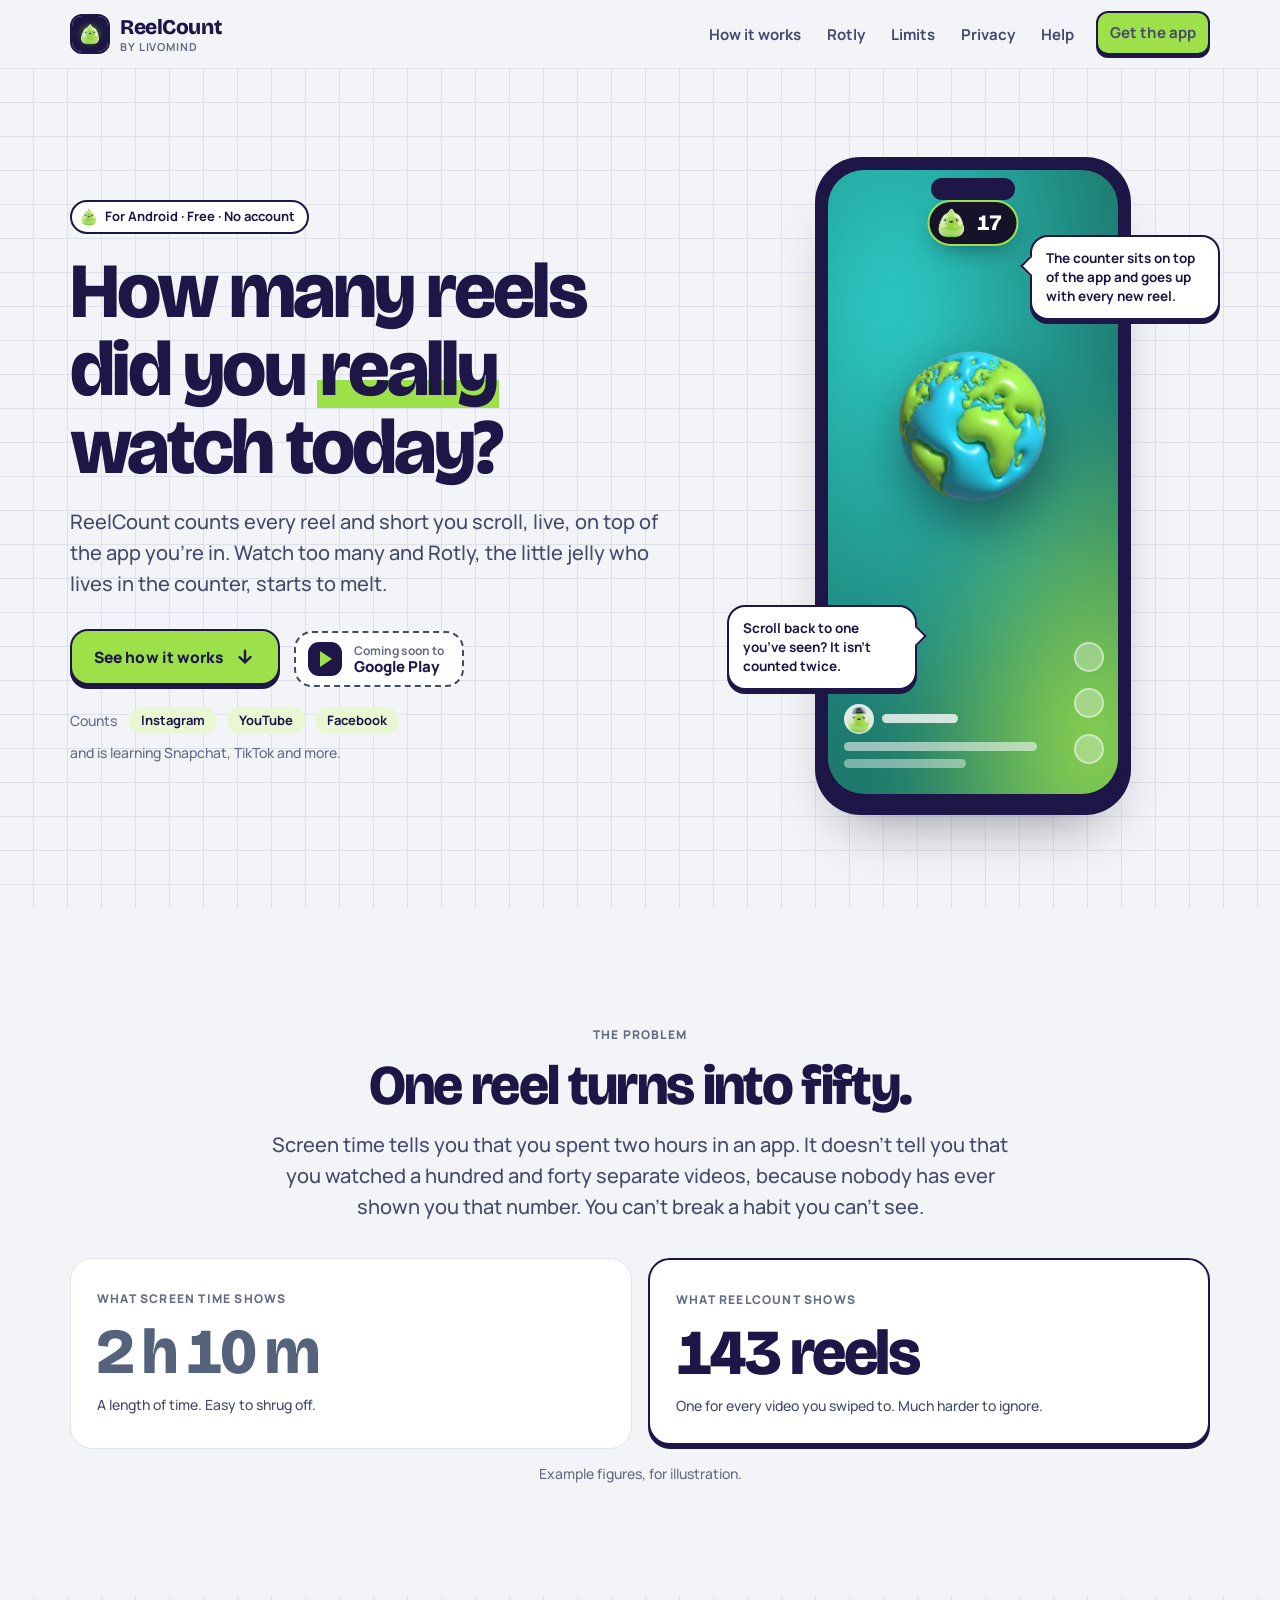
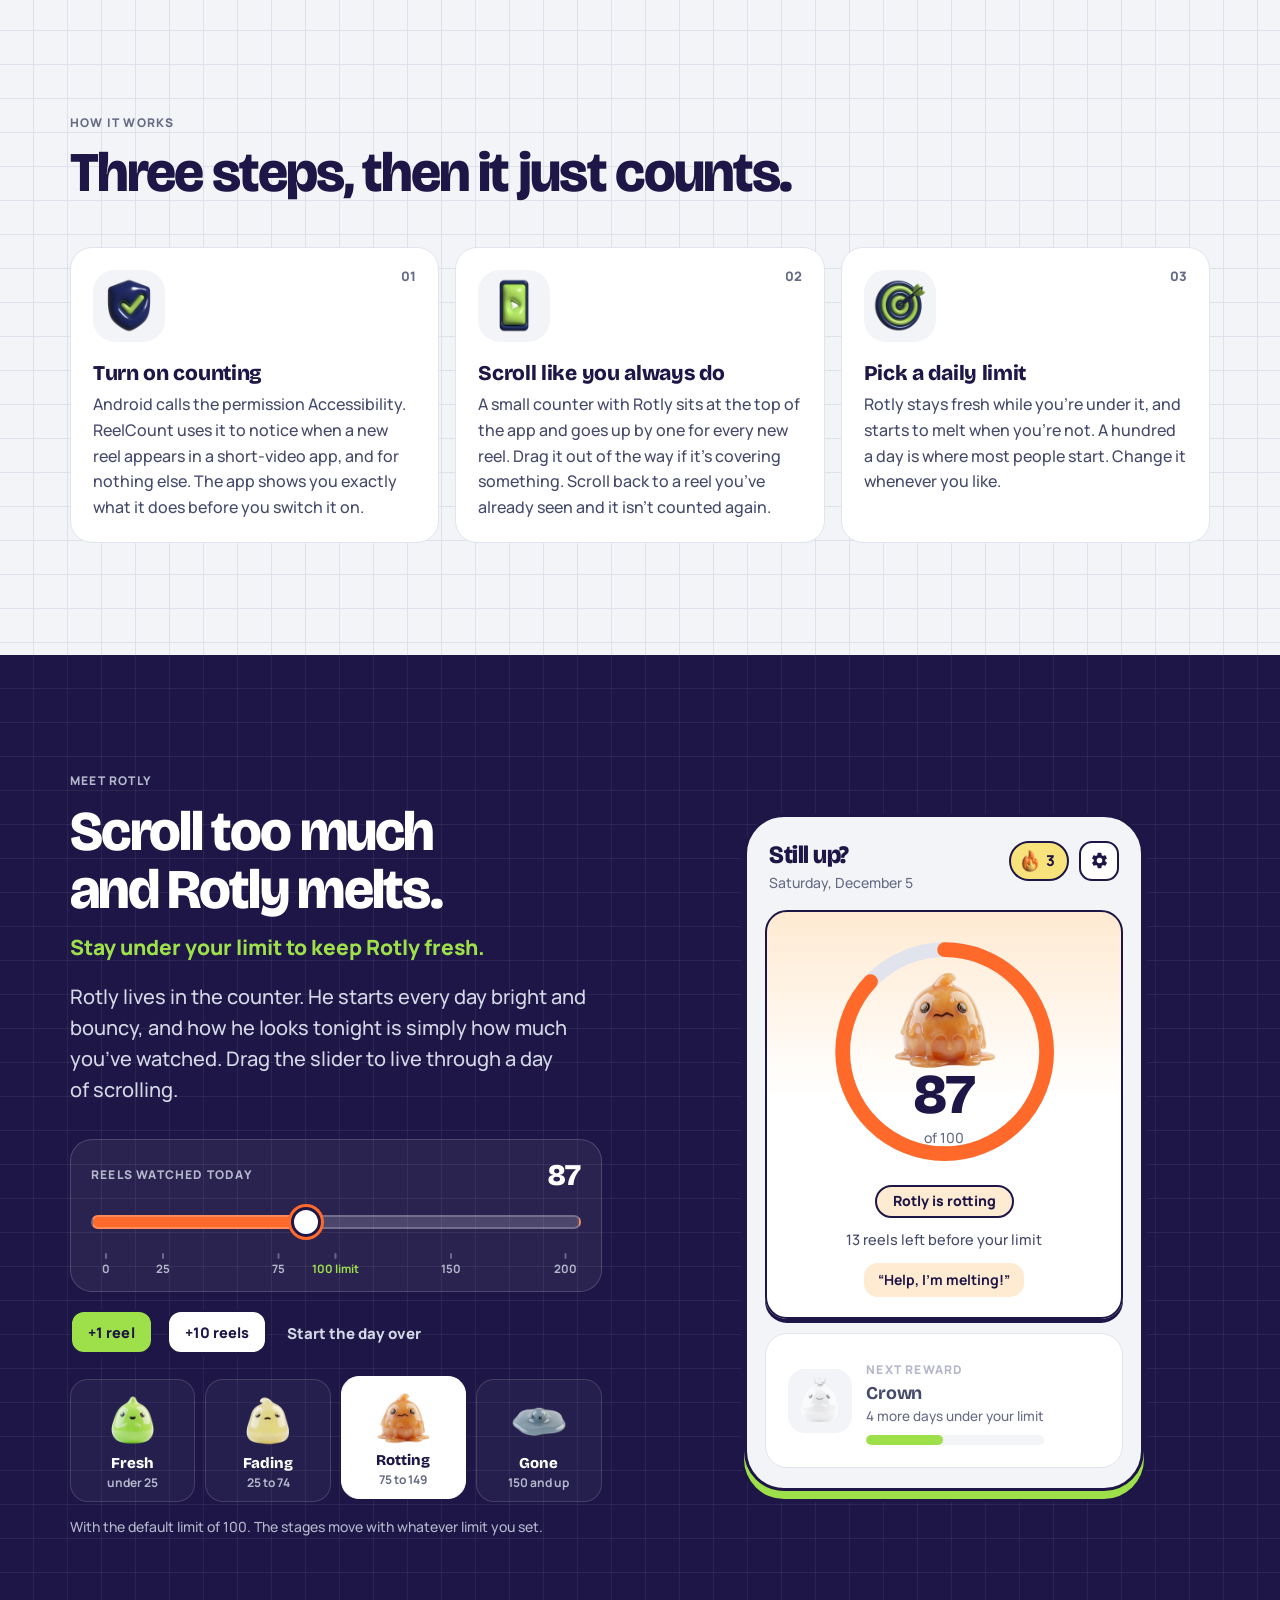
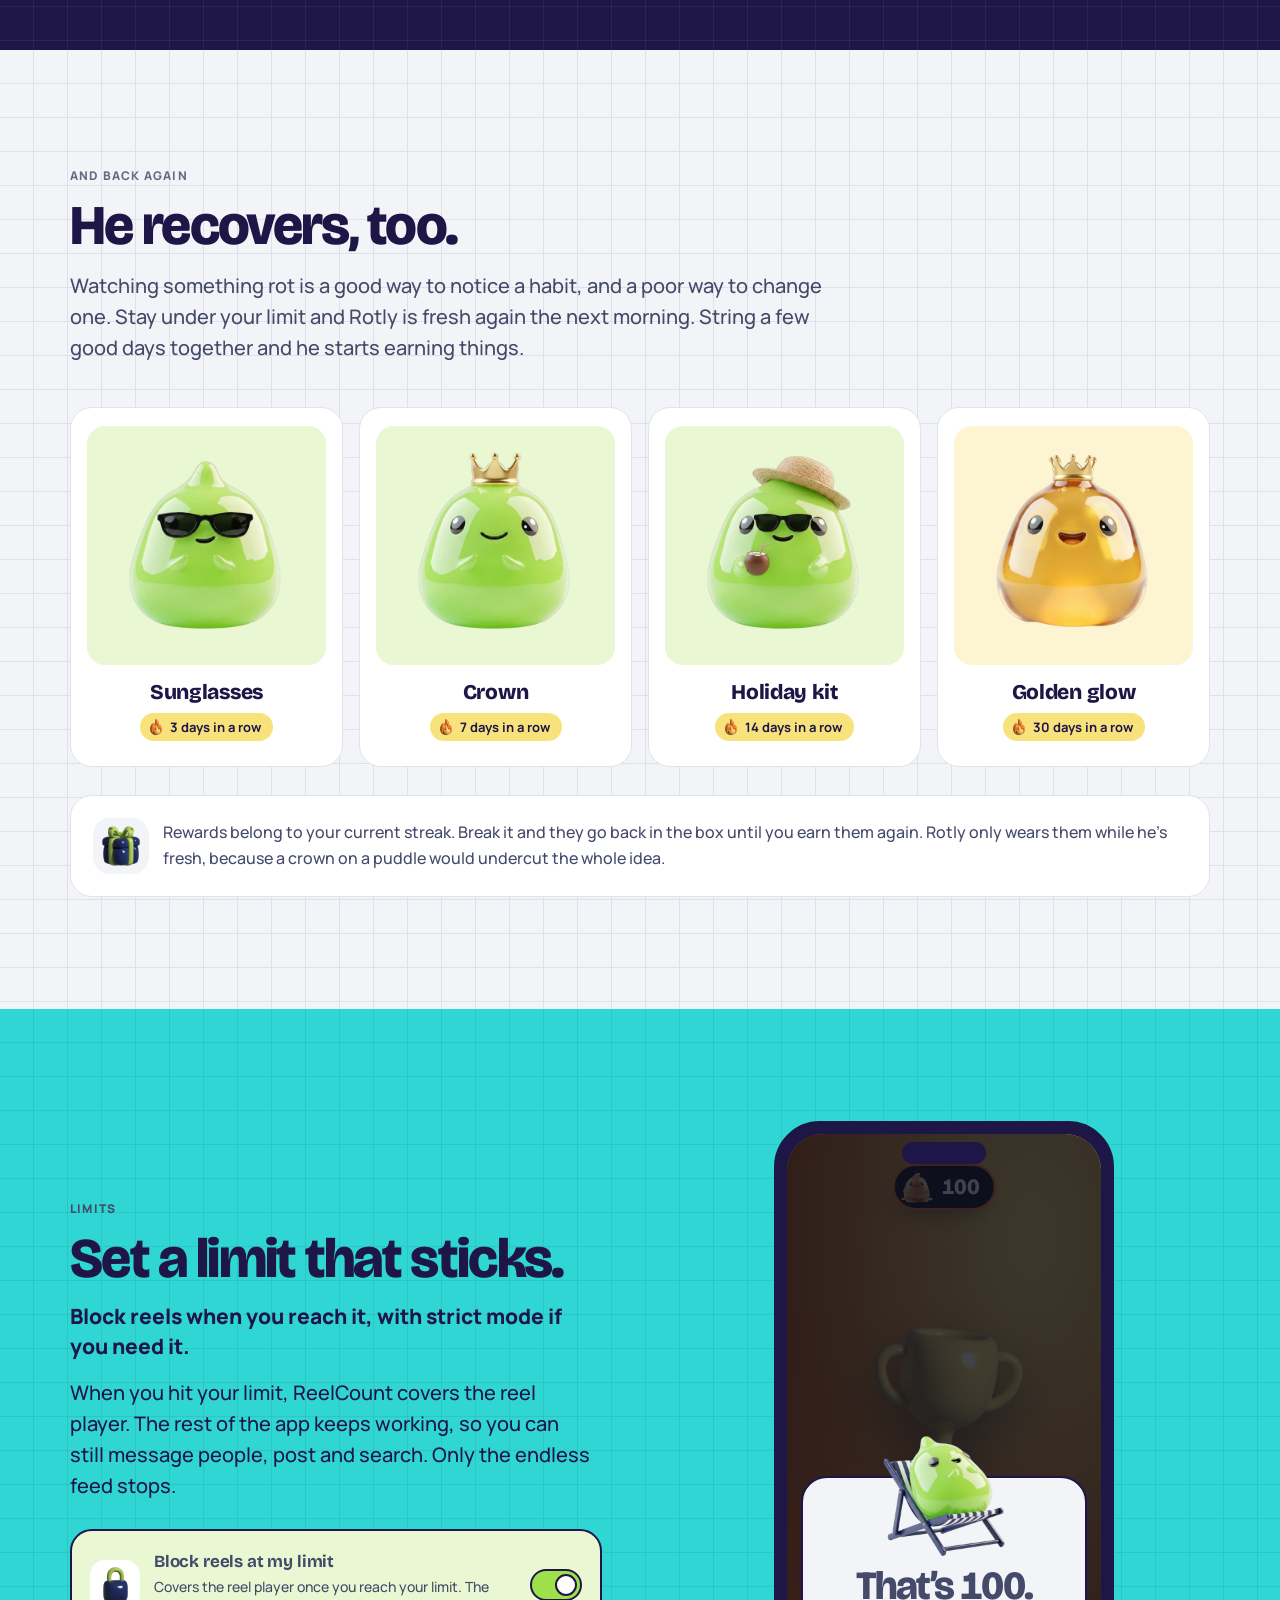
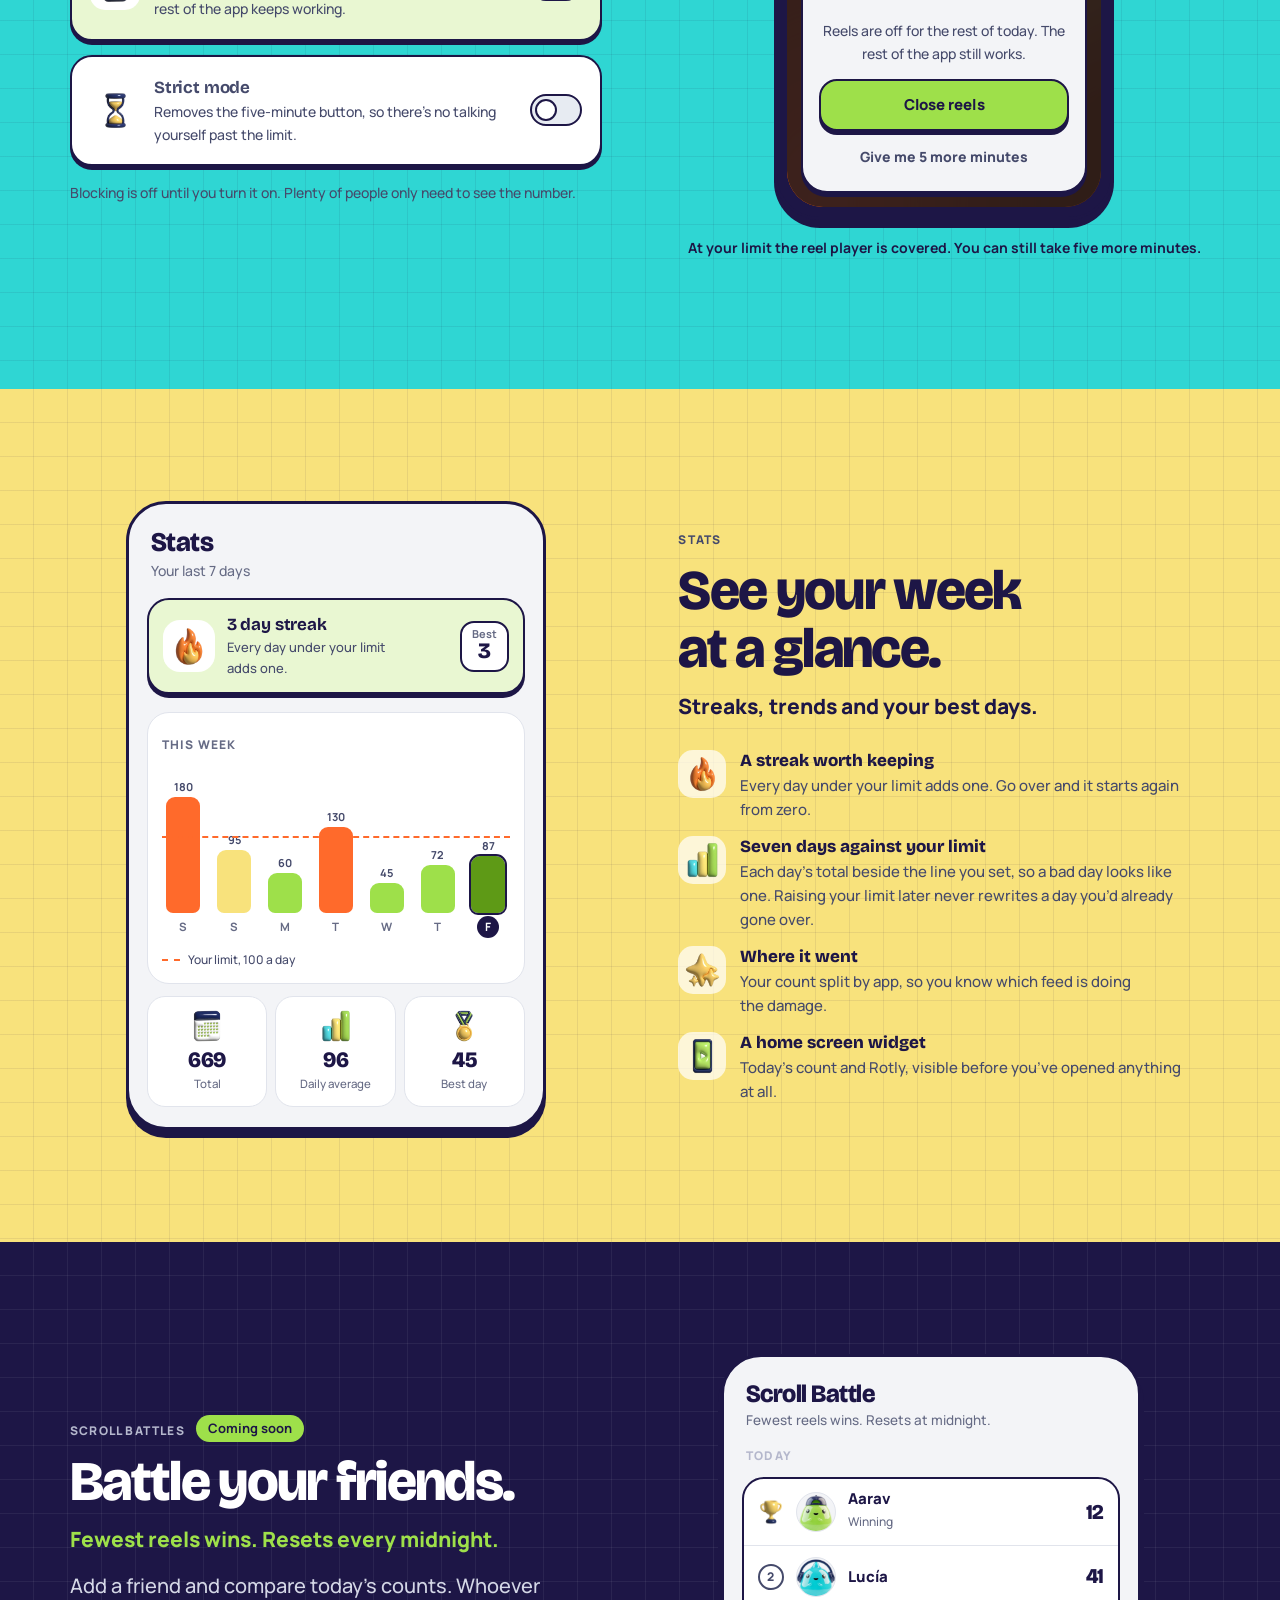
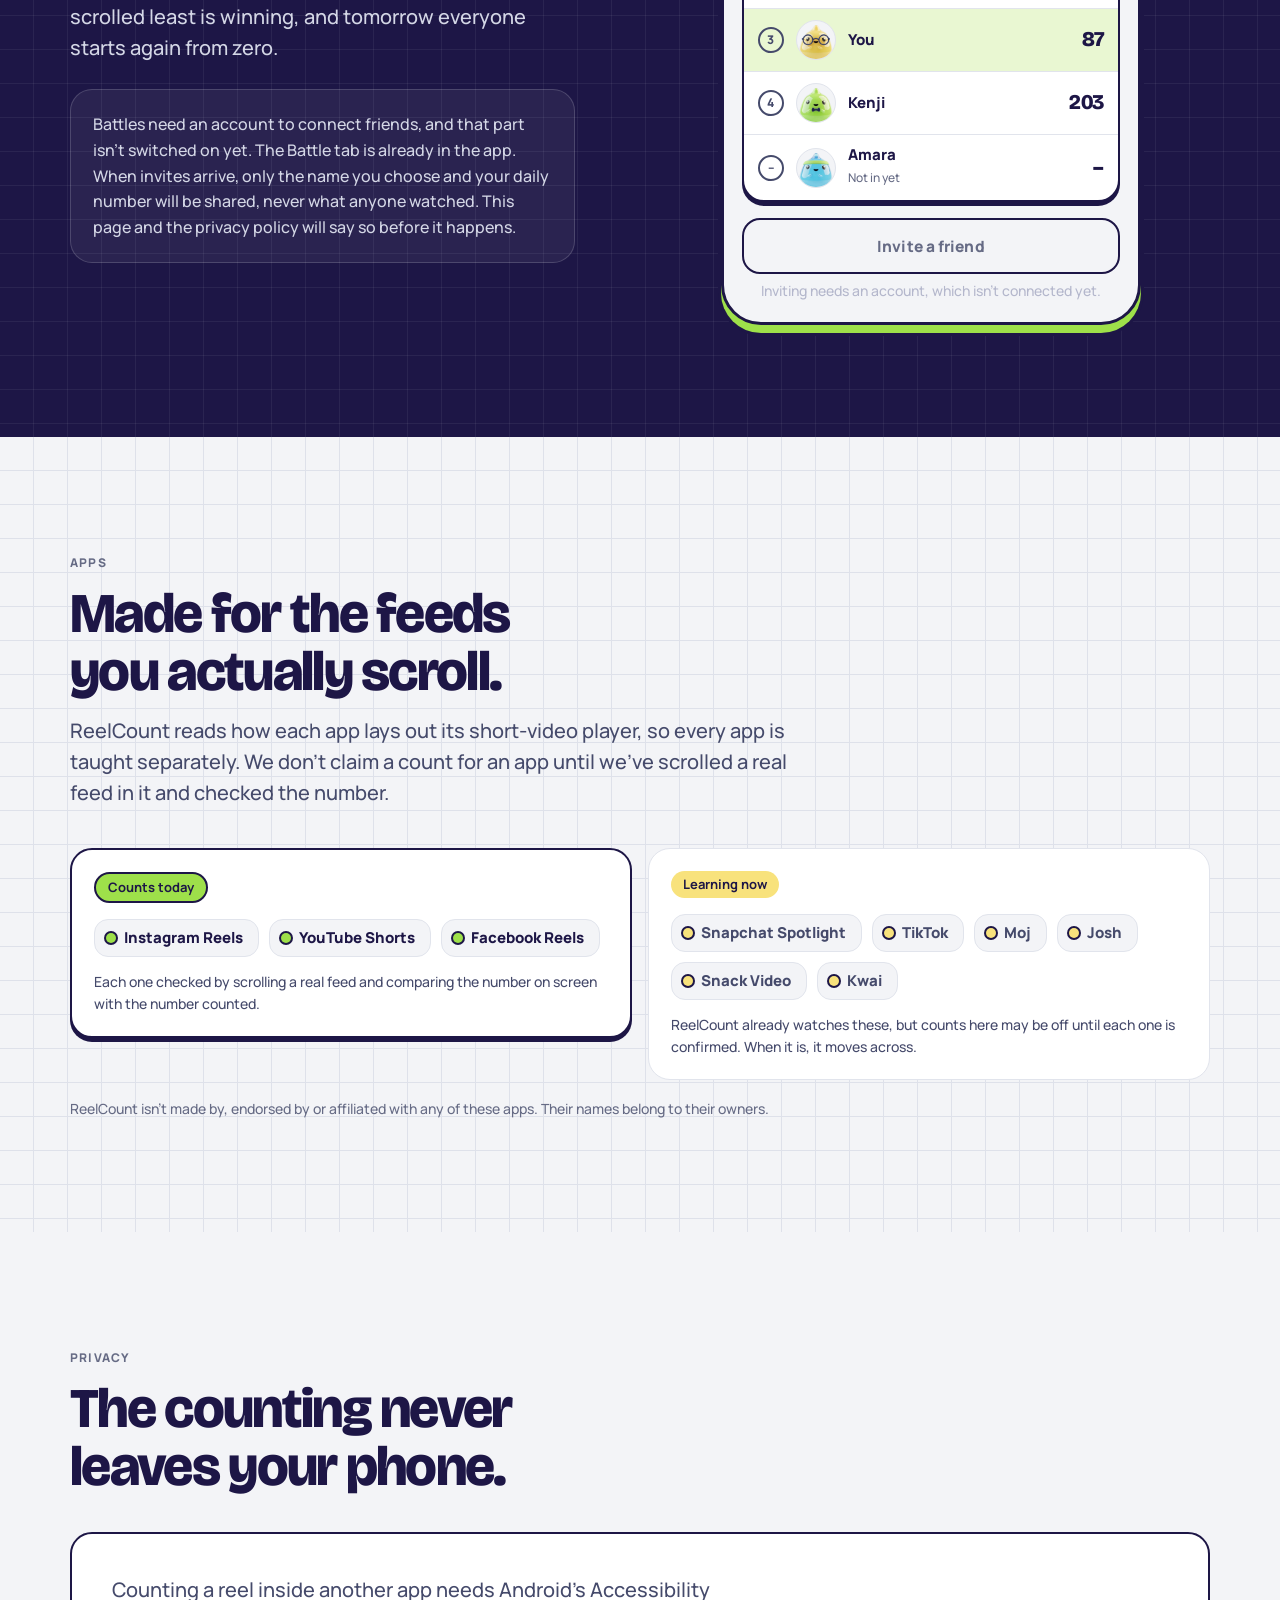
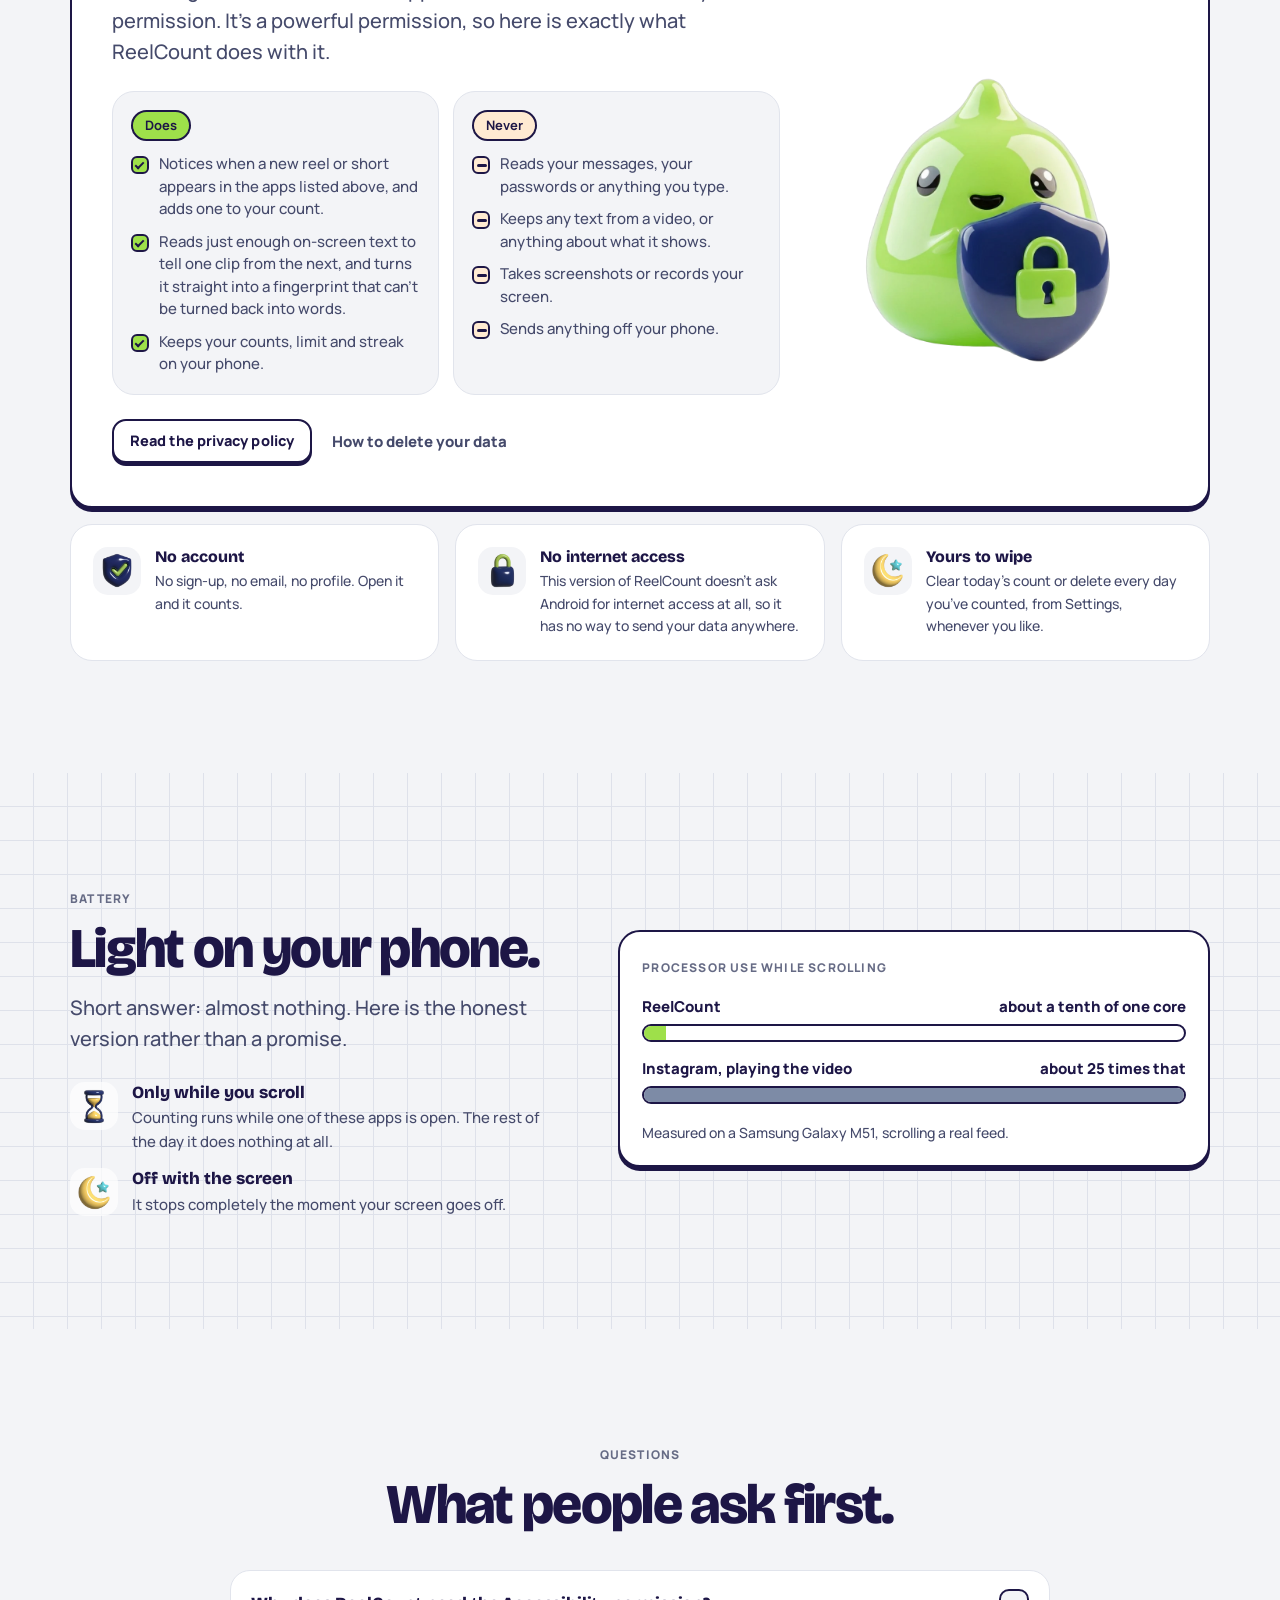
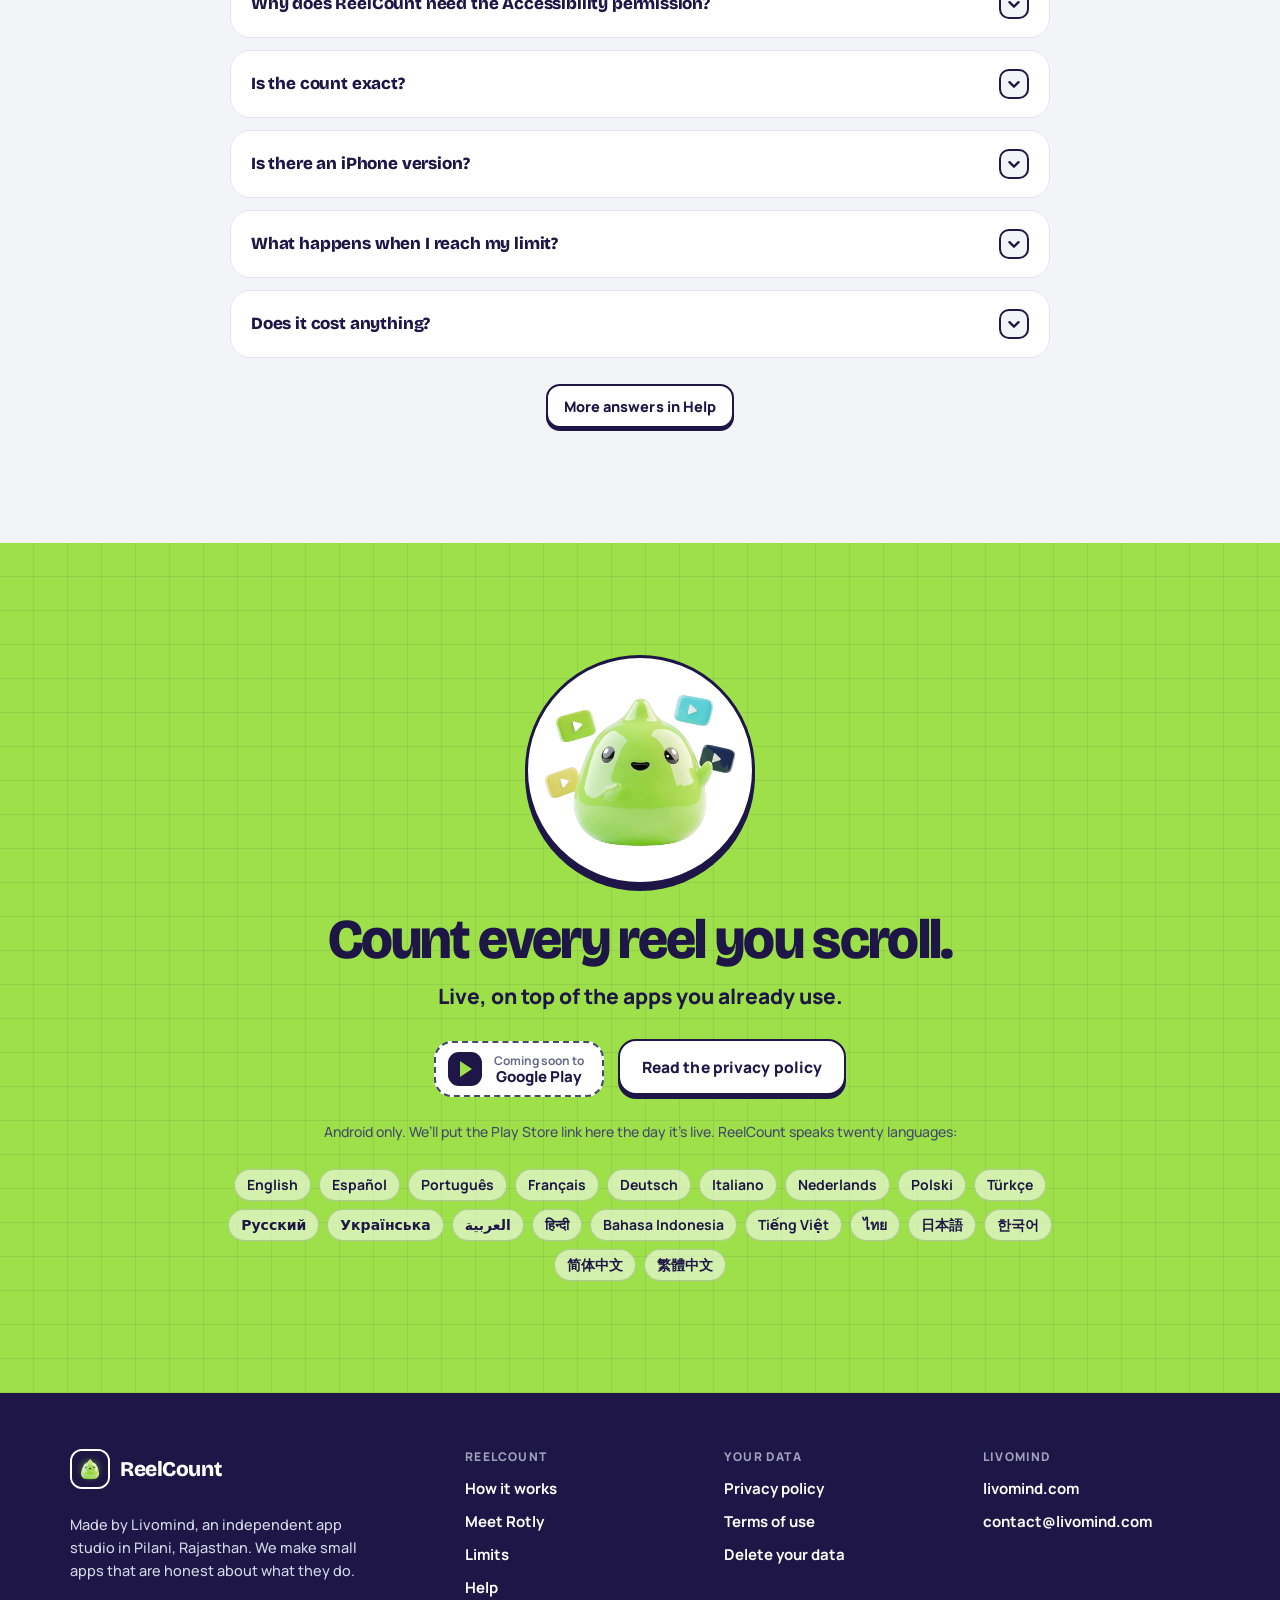
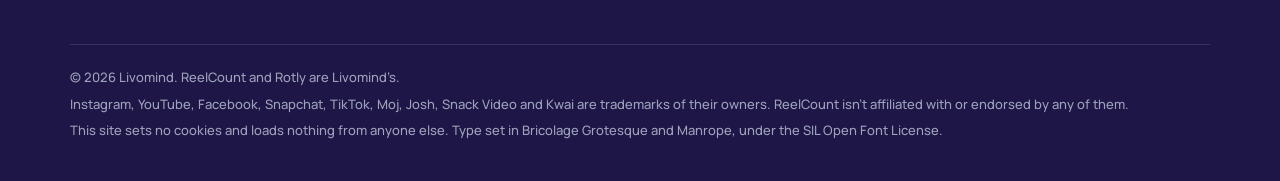
==== index.html @ d0a625f2 "Publish from ReelCount 1187034 plus uncommitted changes Co-Authored-By: Claude Opus 5.5 <noreply@ant" ====
<!doctype html>
<html lang="en-GB" class="no-js">
<head>
<meta charset="utf-8">
<meta name="viewport" content="width=device-width, initial-scale=1, viewport-fit=cover">
<title>ReelCount: see how many reels you really watch</title>
<meta name="description" content="ReelCount counts every reel and short you scroll, live, on top of Instagram, YouTube and Facebook. Watch too many and Rotly starts to melt. Free for Android, no account, and the count never leaves your phone.">
<link rel="canonical" href="https://reelcount.livomind.com/">
<meta name="theme-color" content="#F3F4F7">
<meta property="og:type" content="website">
<meta property="og:site_name" content="ReelCount by Livomind">
<meta property="og:title" content="ReelCount: see how many reels you really watch">
<meta property="og:description" content="A live reel counter on top of the apps you scroll, and a jelly called Rotly who melts as the number climbs.">
<meta property="og:url" content="https://reelcount.livomind.com/">
<meta property="og:image" content="https://reelcount.livomind.com/assets/img/og.jpg">
<meta property="og:image:width" content="1200">
<meta property="og:image:height" content="630">
<meta property="og:image:alt" content="ReelCount. Count every reel. Keep Rotly fresh. Rotly, a green jelly, surrounded by floating video tiles.">
<meta name="twitter:card" content="summary_large_image">
<link rel="icon" href="favicon.ico" sizes="any">
<link rel="apple-touch-icon" href="apple-touch-icon.png">
<link rel="manifest" href="site.webmanifest">
<link rel="preload" href="assets/fonts/bricolage-display-800.woff2" as="font" type="font/woff2" crossorigin>
<link rel="preload" href="assets/fonts/manrope-500.woff2" as="font" type="font/woff2" crossorigin>
<link rel="stylesheet" href="assets/css/site.css">
<script>document.documentElement.classList.replace('no-js', 'js');</script>
<script type="application/ld+json">
{
  "@context": "https://schema.org",
  "@graph": [
    {
      "@type": "Organization",
      "@id": "https://livomind.com/#org",
      "name": "Livomind",
      "url": "https://livomind.com/",
      "email": "contact@livomind.com",
      "address": { "@type": "PostalAddress", "addressLocality": "Pilani", "addressRegion": "Rajasthan", "addressCountry": "IN" }
    },
    {
      "@type": "SoftwareApplication",
      "name": "ReelCount",
      "operatingSystem": "Android",
      "applicationCategory": "LifestyleApplication",
      "description": "Counts every reel and short you scroll, live, and shows it as Rotly, a jelly who melts as the number climbs.",
      "url": "https://reelcount.livomind.com/",
      "image": "https://reelcount.livomind.com/assets/img/og.jpg",
      "offers": { "@type": "Offer", "price": "0", "priceCurrency": "USD" },
      "publisher": { "@id": "https://livomind.com/#org" }
    }
  ]
}
</script>
</head>
<body>
<a class="skip-link" href="#main">Skip to content</a>

<!-- header -->
<header class="site-header">
  <div class="wrap bar">
    <a class="brand" href="./" aria-label="ReelCount home">
      <img src="assets/img/logo.webp" alt="" width="40" height="40">
      <span>ReelCount<small>by Livomind</small></span>
    </a>
    <button class="menu-toggle" type="button" aria-expanded="false" aria-controls="site-nav" aria-label="Menu"><span></span></button>
    <nav class="nav" id="site-nav" aria-label="Main">
      <a href="#how">How it works</a>
      <a href="#rotly">Rotly</a>
      <a href="#limits">Limits</a>
      <a href="privacy/">Privacy</a>
      <a href="help/">Help</a>
      <a class="btn btn--sm" href="#get">Get the app</a>
    </nav>
  </div>
</header>
<!-- /header -->

<main id="main">

  <!-- Hero -->
  <section class="hero grid-paper" aria-labelledby="hero-title">
    <div class="wrap hero-grid">
      <div>
        <span class="pill pill--outlined"><img src="assets/img/rotly/fresh.webp" alt="" width="20" height="20">For Android · Free · No account</span>
        <h1 id="hero-title">How many reels did you <span class="hl">really</span> watch today?</h1>
        <p class="lead">ReelCount counts every reel and short you scroll, live, on top of the app you’re in. Watch too many and Rotly, the little jelly who lives in the counter, starts to melt.</p>
        <div class="actions">
          <a class="btn" href="#how">
            See how it works
            <svg viewBox="0 0 24 24" aria-hidden="true"><path d="M12 5v13m0 0-6-6m6 6 6-6" fill="none" stroke="currentColor" stroke-width="2.6" stroke-linecap="round" stroke-linejoin="round"/></svg>
          </a>
          <span class="store-soon"><span class="tri" aria-hidden="true"></span><span><small>Coming soon to</small><b>Google Play</b></span></span>
        </div>
        <div class="hero-note">
          <span class="small">Counts</span>
          <span class="pill pill--lime">Instagram</span>
          <span class="pill pill--lime">YouTube</span>
          <span class="pill pill--lime">Facebook</span>
          <span class="small">and is learning Snapchat, TikTok and more.</span>
        </div>
      </div>

      <div class="hero-visual">
        <div class="feed-phone" data-feed role="img" aria-label="A phone scrolling through short videos, with the ReelCount counter floating at the top showing Rotly and the number of reels so far.">
          <span class="notch" aria-hidden="true"></span>
          <div class="feed-screen" aria-hidden="true">
            <div class="feed">
              <div class="reel t1"><img class="obj" src="assets/img/icon/globe.webp" alt="" width="256" height="256" loading="lazy"><span class="side"><i></i><i></i><i></i></span><span class="who"><span class="me"><img src="assets/img/avatar/cap.webp" alt="" width="30" height="30" loading="lazy"><i></i></span><i class="l1"></i><i class="l2"></i></span></div>
              <div class="reel t2"><img class="obj" src="assets/img/icon/trophy.webp" alt="" width="256" height="256" loading="lazy"><span class="side"><i></i><i></i><i></i></span><span class="who"><span class="me"><img src="assets/img/avatar/headphones.webp" alt="" width="30" height="30" loading="lazy"><i></i></span><i class="l1"></i><i class="l2"></i></span></div>
              <div class="reel t3"><img class="obj" src="assets/img/icon/moon.webp" alt="" width="256" height="256" loading="lazy"><span class="side"><i></i><i></i><i></i></span><span class="who"><span class="me"><img src="assets/img/avatar/glasses.webp" alt="" width="30" height="30" loading="lazy"><i></i></span><i class="l1"></i><i class="l2"></i></span></div>
              <div class="reel t4"><img class="obj" src="assets/img/icon/gift.webp" alt="" width="256" height="256" loading="lazy"><span class="side"><i></i><i></i><i></i></span><span class="who"><span class="me"><img src="assets/img/avatar/beanie.webp" alt="" width="30" height="30" loading="lazy"><i></i></span><i class="l1"></i><i class="l2"></i></span></div>
              <div class="reel t5"><img class="obj" src="assets/img/icon/sparkles.webp" alt="" width="256" height="256" loading="lazy"><span class="side"><i></i><i></i><i></i></span><span class="who"><span class="me"><img src="assets/img/avatar/scarf.webp" alt="" width="30" height="30" loading="lazy"><i></i></span><i class="l1"></i><i class="l2"></i></span></div>
              <div class="reel t6"><img class="obj" src="assets/img/icon/target.webp" alt="" width="256" height="256" loading="lazy"><span class="side"><i></i><i></i><i></i></span><span class="who"><span class="me"><img src="assets/img/avatar/bucket.webp" alt="" width="30" height="30" loading="lazy"><i></i></span><i class="l1"></i><i class="l2"></i></span></div>
            </div>
            <div class="chip" data-chip data-state="fresh"><img src="assets/img/rotly/fresh.webp" alt="" width="34" height="34"><b>17</b></div>
          </div>
        </div>
        <p class="callout">The counter sits on top of the app and goes up with every new reel.</p>
        <p class="callout c2">Scroll back to one you’ve seen? It isn’t counted twice.</p>
      </div>
    </div>
  </section>

  <!-- The problem -->
  <section class="section" aria-labelledby="problem-title">
    <div class="wrap">
      <div class="head center">
        <span class="label">The problem</span>
        <h2 id="problem-title">One reel turns into fifty.</h2>
        <p class="lead measure">Screen time tells you that you spent two hours in an app. It doesn’t tell you that you watched a hundred and forty separate videos, because nobody has ever shown you that number. You can’t break a habit you can’t see.</p>
      </div>
      <div class="compare reveal">
        <div class="card muted">
          <span class="label">What screen time shows</span>
          <p class="num">2 h 10 m</p>
          <p class="small">A length of time. Easy to shrug off.</p>
        </div>
        <div class="card card--raised">
          <span class="label">What ReelCount shows</span>
          <p class="num">143 reels</p>
          <p class="small">One for every video you swiped to. Much harder to ignore.</p>
        </div>
      </div>
      <p class="small center" style="margin-top:14px">Example figures, for illustration.</p>
    </div>
  </section>

  <!-- How it works -->
  <section class="section grid-paper" id="how" aria-labelledby="how-title">
    <div class="wrap">
      <div class="head">
        <span class="label">How it works</span>
        <h2 id="how-title">Three steps, then it just counts.</h2>
      </div>
      <ol class="steps" style="list-style:none;padding:0">
        <li class="card step reveal">
          <span class="n">01</span>
          <span class="tile tile--lg"><img src="assets/img/icon/shield.webp" alt="" width="256" height="256" loading="lazy"></span>
          <h3>Turn on counting</h3>
          <p>Android calls the permission Accessibility. ReelCount uses it to notice when a new reel appears in a short-video app, and for nothing else. The app shows you exactly what it does before you switch it on.</p>
        </li>
        <li class="card step reveal">
          <span class="n">02</span>
          <span class="tile tile--lg"><img src="assets/img/icon/phone.webp" alt="" width="256" height="256" loading="lazy"></span>
          <h3>Scroll like you always do</h3>
          <p>A small counter with Rotly sits at the top of the app and goes up by one for every new reel. Drag it out of the way if it’s covering something. Scroll back to a reel you’ve already seen and it isn’t counted again.</p>
        </li>
        <li class="card step reveal">
          <span class="n">03</span>
          <span class="tile tile--lg"><img src="assets/img/icon/target.webp" alt="" width="256" height="256" loading="lazy"></span>
          <h3>Pick a daily limit</h3>
          <p>Rotly stays fresh while you’re under it, and starts to melt when you’re not. A hundred a day is where most people start. Change it whenever you like.</p>
        </li>
      </ol>
    </div>
  </section>

  <!-- Rotly, interactive -->
  <section class="section band band--ink on-dark" id="rotly" aria-labelledby="rotly-title">
    <div class="wrap try-grid">
      <div>
        <div class="head">
          <span class="label">Meet Rotly</span>
          <h2 id="rotly-title">Scroll too much and Rotly melts.</h2>
          <p class="sub sub--lime">Stay under your limit to keep Rotly fresh.</p>
        </div>
        <p class="lead" style="margin-top:18px">Rotly lives in the counter. He starts every day bright and bouncy, and how he looks tonight is simply how much you’ve watched. Drag the slider to live through a day of scrolling.</p>

        <div class="try-controls" data-try>
          <div class="slider-wrap">
            <div class="row">
              <label class="label" for="reels-today">Reels watched today</label>
              <output for="reels-today" data-out>87</output>
            </div>
            <input class="range" id="reels-today" type="range" min="0" max="200" step="1" value="87" data-range aria-valuetext="87 reels. Rotly is rotting.">
            <div class="ticks" aria-hidden="true">
              <span style="left:0%">0</span>
              <span style="left:12.5%">25</span>
              <span style="left:37.5%">75</span>
              <span class="limit" style="left:50%">100 limit</span>
              <span style="left:75%">150</span>
              <span style="left:100%">200</span>
            </div>
          </div>
          <div class="actions try-buttons">
            <button class="btn btn--sm" type="button" data-add="1">+1 reel</button>
            <button class="btn btn--sm btn--secondary" type="button" data-add="10">+10 reels</button>
            <button class="btn-text" type="button" data-reset style="color:#D4D7E6">Start the day over</button>
          </div>
          <ul class="legend" aria-label="Rotly’s four states, with a limit of 100">
            <li><button type="button" class="legend-btn" data-jump="12" data-key="fresh"><img src="assets/img/rotly/fresh.webp" alt="" width="56" height="56" loading="lazy"><b>Fresh</b><span>under 25</span></button></li>
            <li><button type="button" class="legend-btn" data-jump="50" data-key="fading"><img src="assets/img/rotly/fading.webp" alt="" width="56" height="56" loading="lazy"><b>Fading</b><span>25 to 74</span></button></li>
            <li><button type="button" class="legend-btn" data-jump="110" data-key="rotting"><img src="assets/img/rotly/rotting.webp" alt="" width="56" height="56" loading="lazy"><b>Rotting</b><span>75 to 149</span></button></li>
            <li><button type="button" class="legend-btn" data-jump="175" data-key="gone"><img src="assets/img/rotly/gone.webp" alt="" width="56" height="56" loading="lazy"><b>Gone</b><span>150 and up</span></button></li>
          </ul>
          <p class="small" style="margin-top:14px">With the default limit of 100. The stages move with whatever limit you set.</p>
          <p class="visually-hidden" aria-live="polite" data-live></p>
        </div>
      </div>

      <div class="app-screen" data-home data-state="rotting">
        <div class="app-top">
          <div class="grow">
            <p class="greet" data-greet>Good evening</p>
            <p class="date" data-date>Friday 13 November</p>
          </div>
          <span class="streak"><img src="assets/img/icon/flame.webp" alt="" width="24" height="24"><span><span class="visually-hidden">Streak: </span>3</span></span>
          <span class="sq-btn" aria-hidden="true"><svg viewBox="0 0 24 24"><path fill="#1D1646" d="M19.14 12.94a7.4 7.4 0 0 0 0-1.88l2.03-1.58a.5.5 0 0 0 .12-.64l-1.92-3.32a.5.5 0 0 0-.6-.22l-2.39.96a7 7 0 0 0-1.62-.94l-.36-2.54a.5.5 0 0 0-.5-.42h-3.84a.5.5 0 0 0-.5.42l-.36 2.54a7 7 0 0 0-1.62.94l-2.39-.96a.5.5 0 0 0-.6.22L2.71 8.84a.5.5 0 0 0 .12.64l2.03 1.58a7.4 7.4 0 0 0 0 1.88l-2.03 1.58a.5.5 0 0 0-.12.64l1.92 3.32c.13.22.39.3.6.22l2.39-.96c.5.39 1.04.7 1.62.94l.36 2.54c.04.24.25.42.5.42h3.84c.25 0 .46-.18.5-.42l.36-2.54a7 7 0 0 0 1.62-.94l2.39.96c.22.08.47 0 .6-.22l1.92-3.32a.5.5 0 0 0-.12-.64l-2.03-1.58ZM12 15.5a3.5 3.5 0 1 1 0-7 3.5 3.5 0 0 1 0 7Z"/></svg></span>
        </div>
        <div class="ring-card">
          <div class="ring">
            <svg viewBox="0 0 240 240" aria-hidden="true"><circle class="track" cx="120" cy="120" r="104"/><circle class="bar" data-bar cx="120" cy="120" r="104" pathLength="100" stroke-dasharray="100" stroke-dashoffset="13"/></svg>
            <div class="inner">
              <img data-rotly src="assets/img/rotly/rotting.webp" alt="Rotly, melting and orange" width="512" height="512">
              <span class="num" data-count>87</span>
              <span class="of">of 100</span>
            </div>
          </div>
          <span class="state-pill" data-sentence>Rotly is rotting</span>
          <p class="left" data-left>13 reels left before your limit</p>
          <span class="says" data-says>“Help, I’m melting!”</span>
        </div>
        <div class="card reward-row">
          <span class="tile"><img class="ghost" src="assets/img/rotly/crown.webp" alt="" width="512" height="512" loading="lazy"></span>
          <div class="grow">
            <span class="label">Next reward</span>
            <p class="title">Crown</p>
            <p class="meta">4 more days under your limit</p>
            <div class="meter"><span style="width:43%"></span></div>
          </div>
        </div>
      </div>
    </div>
  </section>

  <!-- Rewards -->
  <section class="section grid-paper" id="rewards" aria-labelledby="rewards-title">
    <div class="wrap">
      <div class="head">
        <span class="label">And back again</span>
        <h2 id="rewards-title">He recovers, too.</h2>
        <p class="lead">Watching something rot is a good way to notice a habit, and a poor way to change one. Stay under your limit and Rotly is fresh again the next morning. String a few good days together and he starts earning things.</p>
      </div>
      <div class="rewards">
        <div class="card reward reveal">
          <div class="art"><img src="assets/img/rotly/shades.webp" alt="Rotly wearing sunglasses" width="512" height="512" loading="lazy"></div>
          <h3>Sunglasses</h3>
          <span class="pill pill--butter days"><img src="assets/img/icon/flame.webp" alt="" width="18" height="18">3 days in a row</span>
        </div>
        <div class="card reward reveal">
          <div class="art"><img src="assets/img/rotly/crown.webp" alt="Rotly wearing a small gold crown" width="512" height="512" loading="lazy"></div>
          <h3>Crown</h3>
          <span class="pill pill--butter days"><img src="assets/img/icon/flame.webp" alt="" width="18" height="18">7 days in a row</span>
        </div>
        <div class="card reward reveal">
          <div class="art"><img src="assets/img/rotly/holiday.webp" alt="Rotly in a sun hat and sunglasses with a cold drink" width="512" height="512" loading="lazy"></div>
          <h3>Holiday kit</h3>
          <span class="pill pill--butter days"><img src="assets/img/icon/flame.webp" alt="" width="18" height="18">14 days in a row</span>
        </div>
        <div class="card reward golden reveal">
          <div class="art"><img src="assets/img/rotly/golden.webp" alt="Rotly glowing gold, wearing a crown" width="512" height="512" loading="lazy"></div>
          <h3>Golden glow</h3>
          <span class="pill pill--butter days"><img src="assets/img/icon/flame.webp" alt="" width="18" height="18">30 days in a row</span>
        </div>
      </div>
      <div class="card reward-note reveal">
        <span class="tile"><img src="assets/img/icon/gift.webp" alt="" width="256" height="256" loading="lazy"></span>
        <p>Rewards belong to your current streak. Break it and they go back in the box until you earn them again. Rotly only wears them while he’s fresh, because a crown on a puddle would undercut the whole idea.</p>
      </div>
    </div>
  </section>

  <!-- Limits, interactive -->
  <section class="section band band--cyan" id="limits" aria-labelledby="limits-title">
    <div class="wrap limits-grid">
      <div>
        <div class="head">
          <span class="label" style="color:var(--ink2)">Limits</span>
          <h2 id="limits-title">Set a limit that sticks.</h2>
          <p class="sub sub--ink">Block reels when you reach it, with strict mode if you need it.</p>
        </div>
        <p class="lead" style="margin-top:16px;color:var(--ink)">When you hit your limit, ReelCount covers the reel player. The rest of the app keeps working, so you can still message people, post and search. Only the endless feed stops.</p>
        <div style="margin-top:28px" data-limits>
          <div class="setting is-on" data-setting="block">
            <span class="tile"><img src="assets/img/icon/lock.webp" alt="" width="256" height="256" loading="lazy"></span>
            <div class="grow">
              <p class="title" id="set-block">Block reels at my limit</p>
              <p>Covers the reel player once you reach your limit. The rest of the app keeps working.</p>
            </div>
            <button class="switch" type="button" role="switch" aria-checked="true" aria-labelledby="set-block" data-toggle="block"></button>
          </div>
          <div class="setting" data-setting="strict">
            <span class="tile"><img src="assets/img/icon/hourglass.webp" alt="" width="256" height="256" loading="lazy"></span>
            <div class="grow">
              <p class="title" id="set-strict">Strict mode</p>
              <p>Removes the five-minute button, so there’s no talking yourself past the limit.</p>
            </div>
            <button class="switch" type="button" role="switch" aria-checked="false" aria-labelledby="set-strict" data-toggle="strict"></button>
          </div>
        </div>
        <p class="small" style="margin-top:16px;color:var(--ink2)">Blocking is off until you turn it on. Plenty of people only need to see the number.</p>
      </div>

      <div>
        <div class="block-phone" data-block-phone data-block="on" data-strict="off" role="img" aria-label="ReelCount’s block screen covering the reel player at 100 reels.">
          <span class="notch" aria-hidden="true" style="position:absolute;z-index:6;top:18px;left:50%;width:84px;height:22px;margin-left:-42px;border-radius:12px;background:var(--ink)"></span>
          <div class="feed-screen" aria-hidden="true">
            <div class="reel t2"><img class="obj" src="assets/img/icon/trophy.webp" alt="" width="256" height="256" loading="lazy"><span class="side"><i></i><i></i><i></i></span><span class="who"><span class="me"><img src="assets/img/avatar/headband.webp" alt="" width="30" height="30" loading="lazy"><i></i></span><i class="l1"></i><i class="l2"></i></span></div>
            <div class="chip" data-state="rotting"><img src="assets/img/rotly/rotting.webp" alt="" width="34" height="34"><b data-block-count>100</b></div>
            <div class="block-cover">
              <div class="block-card">
                <img src="assets/img/scene/rest.webp" alt="" width="768" height="768" loading="lazy">
                <p class="num">That’s 100.</p>
                <p>Reels are off for the rest of today. The rest of the app still works.</p>
                <span class="btn btn--block">Close reels</span>
                <span class="btn-text snooze">Give me 5 more minutes</span>
              </div>
            </div>
          </div>
        </div>
        <p class="block-status" aria-live="polite" data-block-status>At your limit the reel player is covered. You can still take five more minutes.</p>
      </div>
    </div>
  </section>

  <!-- Stats -->
  <section class="section band band--butter" id="stats" aria-labelledby="stats-title">
    <div class="wrap week-grid">
      <div class="stats-screen" role="img" aria-label="ReelCount’s Stats screen: a three day streak, a bar chart of the last seven days against a limit of 100, and totals for the week.">
        <p class="t" aria-hidden="true">Stats</p>
        <p class="st" aria-hidden="true">Your last 7 days</p>
        <div class="streak-card" aria-hidden="true">
          <span class="tile"><img src="assets/img/icon/flame.webp" alt="" width="256" height="256" loading="lazy"></span>
          <div class="grow"><p class="title" style="font-size:17px">3 day streak</p><p style="font-size:13px;color:var(--ink2)">Every day under your limit adds one.</p></div>
          <span class="best"><small>Best</small><b>3</b></span>
        </div>
        <div class="card chart-card" aria-hidden="true">
          <span class="label">This week</span>
          <div class="bars" style="margin-top:6px">
            <span class="limit-line" style="bottom:50%"></span>
            <span class="wk-bar"><small>180</small><i style="height:90%;--c:var(--tang)"></i></span>
            <span class="wk-bar"><small>95</small><i style="height:47.5%;--c:var(--butter)"></i></span>
            <span class="wk-bar"><small>60</small><i style="height:30%"></i></span>
            <span class="wk-bar"><small>130</small><i style="height:65%;--c:var(--tang)"></i></span>
            <span class="wk-bar"><small>45</small><i style="height:22.5%"></i></span>
            <span class="wk-bar"><small>72</small><i style="height:36%"></i></span>
            <span class="wk-bar today"><small>87</small><i style="height:43.5%;--c:var(--lime-deep)"></i></span>
          </div>
          <div class="days-row"><span>S</span><span>S</span><span>M</span><span>T</span><span>W</span><span>T</span><span class="today">F</span></div>
          <p class="chart-legend">Your limit, 100 a day</p>
        </div>
        <div class="stat-tiles" aria-hidden="true">
          <div class="card"><img src="assets/img/icon/calendar.webp" alt="" width="256" height="256" loading="lazy"><b>669</b><small>Total</small></div>
          <div class="card"><img src="assets/img/icon/chart.webp" alt="" width="256" height="256" loading="lazy"><b>96</b><small>Daily average</small></div>
          <div class="card"><img src="assets/img/icon/medal.webp" alt="" width="256" height="256" loading="lazy"><b>45</b><small>Best day</small></div>
        </div>
      </div>

      <div>
        <div class="head">
          <span class="label" style="color:var(--ink2)">Stats</span>
          <h2 id="stats-title">See your week at a glance.</h2>
          <p class="sub sub--ink">Streaks, trends and your best days.</p>
        </div>
        <ul class="ticklist">
          <li><span class="tile"><img src="assets/img/icon/flame.webp" alt="" width="256" height="256" loading="lazy"></span><div><b>A streak worth keeping</b><p>Every day under your limit adds one. Go over and it starts again from zero.</p></div></li>
          <li><span class="tile"><img src="assets/img/icon/chart.webp" alt="" width="256" height="256" loading="lazy"></span><div><b>Seven days against your limit</b><p>Each day’s total beside the line you set, so a bad day looks like one. Raising your limit later never rewrites a day you’d already gone over.</p></div></li>
          <li><span class="tile"><img src="assets/img/icon/sparkles.webp" alt="" width="256" height="256" loading="lazy"></span><div><b>Where it went</b><p>Your count split by app, so you know which feed is doing the damage.</p></div></li>
          <li><span class="tile"><img src="assets/img/icon/phone.webp" alt="" width="256" height="256" loading="lazy"></span><div><b>A home screen widget</b><p>Today’s count and Rotly, visible before you’ve opened anything at all.</p></div></li>
        </ul>
      </div>
    </div>
  </section>

  <!-- Battles -->
  <section class="section band band--ink on-dark" id="battles" aria-labelledby="battles-title">
    <div class="wrap battle-grid">
      <div>
        <div class="head">
          <span class="label">Scroll Battles</span>
          <span class="pill pill--solid-lime" style="margin-left:8px;vertical-align:2px">Coming soon</span>
          <h2 id="battles-title">Battle your friends.</h2>
          <p class="sub sub--lime">Fewest reels wins. Resets every midnight.</p>
        </div>
        <p class="lead" style="margin-top:16px">Add a friend and compare today’s counts. Whoever scrolled least is winning, and tomorrow everyone starts again from zero.</p>
        <div class="card" style="margin-top:26px;background:rgba(255,255,255,.06);border-color:rgba(255,255,255,.16);color:#fff">
          <p style="color:#D4D7E6">Battles need an account to connect friends, and that part isn’t switched on yet. The Battle tab is already in the app. When invites arrive, only the name you choose and your daily number will be shared, never what anyone watched. This page and the privacy policy will say so before it happens.</p>
        </div>
      </div>
      <div class="board" role="img" aria-label="An example Scroll Battle board. Aarav is winning with 12 reels; you are third with 87.">
        <p class="t" aria-hidden="true">Scroll Battle</p>
        <p class="st" aria-hidden="true">Fewest reels wins. Resets at midnight.</p>
        <p class="label" style="margin:16px 4px 0" aria-hidden="true">Today</p>
        <ol aria-hidden="true">
          <li><span class="rank"><img src="assets/img/icon/trophy.webp" alt="" width="256" height="256" loading="lazy"></span><span class="av"><img src="assets/img/avatar/cap.webp" alt="" width="256" height="256" loading="lazy"></span><span class="who"><b>Aarav</b><small>Winning</small></span><span class="score">12</span></li>
          <li><span class="rank">2</span><span class="av"><img src="assets/img/avatar/headphones.webp" alt="" width="256" height="256" loading="lazy"></span><span class="who"><b>Lucía</b></span><span class="score">41</span></li>
          <li class="you"><span class="rank">3</span><span class="av"><img src="assets/img/avatar/glasses.webp" alt="" width="256" height="256" loading="lazy"></span><span class="who"><b>You</b></span><span class="score">87</span></li>
          <li><span class="rank">4</span><span class="av"><img src="assets/img/avatar/bowtie.webp" alt="" width="256" height="256" loading="lazy"></span><span class="who"><b>Kenji</b></span><span class="score">203</span></li>
          <li><span class="rank">–</span><span class="av"><img src="assets/img/avatar/headband.webp" alt="" width="256" height="256" loading="lazy"></span><span class="who"><b>Amara</b><small>Not in yet</small></span><span class="score">–</span></li>
        </ol>
        <span class="btn btn--block btn--secondary invite" aria-hidden="true" aria-disabled="true">Invite a friend</span>
        <p class="small center" style="margin-top:6px" aria-hidden="true">Inviting needs an account, which isn’t connected yet.</p>
      </div>
    </div>
  </section>

  <!-- Apps -->
  <section class="section grid-paper" id="apps" aria-labelledby="apps-title">
    <div class="wrap">
      <div class="head">
        <span class="label">Apps</span>
        <h2 id="apps-title">Made for the feeds you actually scroll.</h2>
        <p class="lead">ReelCount reads how each app lays out its short-video player, so every app is taught separately. We don’t claim a count for an app until we’ve scrolled a real feed in it and checked the number.</p>
      </div>
      <div class="apps">
        <div class="card card--raised reveal">
          <span class="pill pill--solid-lime pill--outlined">Counts today</span>
          <div class="app-list">
            <span class="app-name">Instagram Reels</span>
            <span class="app-name">YouTube Shorts</span>
            <span class="app-name">Facebook Reels</span>
          </div>
          <p class="small" style="margin-top:14px">Each one checked by scrolling a real feed and comparing the number on screen with the number counted.</p>
        </div>
        <div class="card learning reveal">
          <span class="pill pill--butter">Learning now</span>
          <div class="app-list">
            <span class="app-name">Snapchat Spotlight</span>
            <span class="app-name">TikTok</span>
            <span class="app-name">Moj</span>
            <span class="app-name">Josh</span>
            <span class="app-name">Snack Video</span>
            <span class="app-name">Kwai</span>
          </div>
          <p class="small" style="margin-top:14px">ReelCount already watches these, but counts here may be off until each one is confirmed. When it is, it moves across.</p>
        </div>
      </div>
      <p class="small" style="margin-top:18px">ReelCount isn’t made by, endorsed by or affiliated with any of these apps. Their names belong to their owners.</p>
    </div>
  </section>

  <!-- Privacy -->
  <section class="section" id="privacy" aria-labelledby="privacy-title">
    <div class="wrap">
      <div class="head">
        <span class="label">Privacy</span>
        <h2 id="privacy-title">The counting never leaves your phone.</h2>
      </div>
      <div class="card card--raised privacy-card" style="margin-top:36px">
        <div>
          <p class="lead">Counting a reel inside another app needs Android’s Accessibility permission. It’s a powerful permission, so here is exactly what ReelCount does with it.</p>
          <div class="does-never">
            <div class="card card--paper does">
              <span class="pill pill--solid-lime pill--outlined">Does</span>
              <ul>
                <li>Notices when a new reel or short appears in the apps listed above, and adds one to your count.</li>
                <li>Reads just enough on-screen text to tell one clip from the next, and turns it straight into a fingerprint that can’t be turned back into words.</li>
                <li>Keeps your counts, limit and streak on your phone.</li>
              </ul>
            </div>
            <div class="card card--paper never">
              <span class="pill pill--tang pill--outlined">Never</span>
              <ul>
                <li>Reads your messages, your passwords or anything you type.</li>
                <li>Keeps any text from a video, or anything about what it shows.</li>
                <li>Takes screenshots or records your screen.</li>
                <li>Sends anything off your phone.</li>
              </ul>
            </div>
          </div>
          <div class="actions" style="margin-top:24px">
            <a class="btn btn--secondary btn--sm" href="privacy/">Read the privacy policy</a>
            <a class="btn-text" href="your-data/">How to delete your data</a>
          </div>
        </div>
        <img class="scene" src="assets/img/scene/privacy.webp" alt="Rotly holding a shield with a padlock on it" width="768" height="768" loading="lazy">
      </div>
      <div class="facts">
        <div class="card reveal"><span class="tile"><img src="assets/img/icon/shield.webp" alt="" width="256" height="256" loading="lazy"></span><div><b>No account</b><p>No sign-up, no email, no profile. Open it and it counts.</p></div></div>
        <div class="card reveal"><span class="tile"><img src="assets/img/icon/lock.webp" alt="" width="256" height="256" loading="lazy"></span><div><b>No internet access</b><p>This version of ReelCount doesn’t ask Android for internet access at all, so it has no way to send your data anywhere.</p></div></div>
        <div class="card reveal"><span class="tile"><img src="assets/img/icon/moon.webp" alt="" width="256" height="256" loading="lazy"></span><div><b>Yours to wipe</b><p>Clear today’s count or delete every day you’ve counted, from Settings, whenever you like.</p></div></div>
      </div>
    </div>
  </section>

  <!-- Battery -->
  <section class="section grid-paper" id="battery" aria-labelledby="battery-title">
    <div class="wrap impact">
      <div>
        <div class="head">
          <span class="label">Battery</span>
          <h2 id="battery-title">Light on your phone.</h2>
          <p class="lead">Short answer: almost nothing. Here is the honest version rather than a promise.</p>
        </div>
        <ul class="ticklist">
          <li><span class="tile tile--white"><img src="assets/img/icon/hourglass.webp" alt="" width="256" height="256" loading="lazy"></span><div><b>Only while you scroll</b><p>Counting runs while one of these apps is open. The rest of the day it does nothing at all.</p></div></li>
          <li><span class="tile tile--white"><img src="assets/img/icon/moon.webp" alt="" width="256" height="256" loading="lazy"></span><div><b>Off with the screen</b><p>It stops completely the moment your screen goes off.</p></div></li>
        </ul>
      </div>
      <div class="card card--raised">
        <span class="label">Processor use while scrolling</span>
        <div class="meter-compare" style="margin-top:18px">
          <div>
            <div class="row"><span>ReelCount</span><span>about a tenth of one core</span></div>
            <div class="meter us"><span></span></div>
          </div>
          <div>
            <div class="row"><span>Instagram, playing the video</span><span>about 25 times that</span></div>
            <div class="meter them"><span></span></div>
          </div>
        </div>
        <p class="small" style="margin-top:18px">Measured on a Samsung Galaxy M51, scrolling a real feed.</p>
      </div>
    </div>
  </section>

  <!-- FAQ -->
  <section class="section" id="faq" aria-labelledby="faq-title">
    <div class="wrap" style="max-width:860px">
      <div class="head center">
        <span class="label">Questions</span>
        <h2 id="faq-title">What people ask first.</h2>
      </div>
      <div class="faq">
        <details class="qa">
          <summary>Why does ReelCount need the Accessibility permission?</summary>
          <div class="a">
            <p>Because it’s the only way Android lets one app notice that a new short video has appeared inside another. ReelCount is told about the short-video apps it counts and nothing else on your phone.</p>
            <p>The app explains exactly what it does before you switch it on, and you can switch it off any time in Android settings. Counting stops straight away when you do. <a href="privacy/#accessibility">The full detail is in the privacy policy.</a></p>
          </div>
        </details>
        <details class="qa">
          <summary>Is the count exact?</summary>
          <div class="a">
            <p>It’s close, and when it’s unsure it leaves a reel out rather than inventing one. A reel counts once it has actually settled on screen, so flicking straight past one doesn’t, and scrolling back to a reel you’ve already seen doesn’t count it twice.</p>
            <p>Counting depends on how each app lays out its player, and apps change that without warning. If one does, counting in that app can stop until we ship a fix. The app tells you when that happens rather than showing a number that has quietly stopped moving.</p>
          </div>
        </details>
        <details class="qa">
          <summary>Is there an iPhone version?</summary>
          <div class="a"><p>Not at the moment. iOS doesn’t let one app see what’s on screen in another, which a live count like this depends on. ReelCount is Android only.</p></div>
        </details>
        <details class="qa">
          <summary>What happens when I reach my limit?</summary>
          <div class="a"><p>Rotly starts to melt, and that’s all, unless you turn on blocking. With blocking on, the reel player is covered for the rest of the day while the rest of the app keeps working. There’s a button for five more minutes, and strict mode removes it.</p></div>
        </details>
        <details class="qa">
          <summary>Does it cost anything?</summary>
          <div class="a"><p>ReelCount is free to download, and counting, Rotly, streaks, stats and the widget are free. There’s no account to make and no card to enter.</p></div>
        </details>
      </div>
      <p class="center" style="margin-top:26px"><a class="btn btn--secondary btn--sm" href="help/">More answers in Help</a></p>
    </div>
  </section>

  <!-- Get it -->
  <section class="section band band--lime final" id="get" aria-labelledby="get-title">
    <div class="wrap">
      <span class="sticker"><img src="assets/img/scene/welcome.webp" alt="" width="768" height="768" loading="lazy"></span>
      <h2 id="get-title">Count every reel you scroll.</h2>
      <p class="sub sub--ink" style="margin-top:12px">Live, on top of the apps you already use.</p>
      <div class="actions">
        <span class="store-soon"><span class="tri" aria-hidden="true"></span><span><small>Coming soon to</small><b>Google Play</b></span></span>
        <a class="btn btn--secondary" href="privacy/">Read the privacy policy</a>
      </div>
      <p class="small" style="margin-top:22px;color:var(--ink2)">Android only. We’ll put the Play Store link here the day it’s live. ReelCount speaks twenty languages:</p>
      <ul class="langs" aria-label="Languages ReelCount is available in">
        <li lang="en">English</li><li lang="es">Español</li><li lang="pt-BR">Português</li><li lang="fr">Français</li><li lang="de">Deutsch</li><li lang="it">Italiano</li><li lang="nl">Nederlands</li><li lang="pl">Polski</li><li lang="tr">Türkçe</li><li lang="ru">Русский</li><li lang="uk">Українська</li><li lang="ar" dir="rtl">العربية</li><li lang="hi">हिन्दी</li><li lang="id">Bahasa Indonesia</li><li lang="vi">Tiếng Việt</li><li lang="th">ไทย</li><li lang="ja">日本語</li><li lang="ko">한국어</li><li lang="zh-Hans">简体中文</li><li lang="zh-Hant">繁體中文</li>
      </ul>
    </div>
  </section>

</main>

<!-- footer -->
<footer class="site-footer on-dark">
  <div class="wrap">
    <div class="foot-grid">
      <div>
        <a class="brand" href="./"><img src="assets/img/logo.webp" alt="" width="40" height="40"><span>ReelCount</span></a>
        <p class="foot-about">Made by Livomind, an independent app studio in Pilani, Rajasthan. We make small apps that are honest about what they do.</p>
      </div>
      <div class="foot-col">
        <h2>ReelCount</h2>
        <ul>
          <li><a href="#how">How it works</a></li>
          <li><a href="#rotly">Meet Rotly</a></li>
          <li><a href="#limits">Limits</a></li>
          <li><a href="help/">Help</a></li>
        </ul>
      </div>
      <div class="foot-col">
        <h2>Your data</h2>
        <ul>
          <li><a href="privacy/">Privacy policy</a></li>
          <li><a href="terms/">Terms of use</a></li>
          <li><a href="your-data/">Delete your data</a></li>
        </ul>
      </div>
      <div class="foot-col">
        <h2>Livomind</h2>
        <ul>
          <li><a href="https://livomind.com/">livomind.com</a></li>
          <li><a href="mailto:contact@livomind.com">contact@livomind.com</a></li>
        </ul>
      </div>
    </div>
    <div class="foot-legal">
      <p>© <span data-year>2026</span> Livomind. ReelCount and Rotly are Livomind’s.</p>
      <p>Instagram, YouTube, Facebook, Snapchat, TikTok, Moj, Josh, Snack Video and Kwai are trademarks of their owners. ReelCount isn’t affiliated with or endorsed by any of them.</p>
      <p>This site sets no cookies and loads nothing from anyone else. Type set in Bricolage Grotesque and Manrope, under the SIL Open Font License.</p>
    </div>
  </div>
</footer>
<!-- /footer -->

<script src="assets/js/site.js" defer></script>
</body>
</html>
---- assets/css/site.css ----
/*
 * reelcount.livomind.com
 *
 * The app's design system, carried over to the web: the same tokens as
 * ui/theme/Color.kt, the same type as Type.kt, and the same sticker kit as
 * ui/components/Chunky.kt. Only things you can press, and the one card a section is
 * about, get the ink edge and the hard shadow. Everything else sits flat on a hairline.
 *
 * For everyone: no pink, magenta or lilac. Greys lean blue, decay is slate.
 */

/* ---------- Type (the app's own font files, subset to Latin) ---------- */

@font-face { font-family: "Bricolage Display"; src: url("../fonts/bricolage-display-800.woff2") format("woff2"); font-weight: 800; font-style: normal; font-display: swap; }
@font-face { font-family: "Bricolage"; src: url("../fonts/bricolage-800.woff2") format("woff2"); font-weight: 800; font-style: normal; font-display: swap; }
@font-face { font-family: "Bricolage"; src: url("../fonts/bricolage-700.woff2") format("woff2"); font-weight: 700; font-style: normal; font-display: swap; }
@font-face { font-family: "Manrope"; src: url("../fonts/manrope-500.woff2") format("woff2"); font-weight: 400 500; font-style: normal; font-display: swap; }
@font-face { font-family: "Manrope"; src: url("../fonts/manrope-700.woff2") format("woff2"); font-weight: 600 700; font-style: normal; font-display: swap; }
@font-face { font-family: "Manrope"; src: url("../fonts/manrope-800.woff2") format("woff2"); font-weight: 800 900; font-style: normal; font-display: swap; }

/* ---------- Tokens ---------- */

:root {
  /* Text and outlines. Mute is one step darker than the app's so small print passes AA. */
  --ink: #1D1646;
  --ink2: #454A6B;
  --mute: #666B85;

  /* Surfaces */
  --paper: #F3F4F7;
  --card: #FFFFFF;
  --line: #E1E4EC;
  --grid: #DEE1EA;

  /* Rotly's states, each with a deep step for text and a soft wash for grounds */
  --lime: #9EE04A;  --lime-deep: #5E9A16;  --lime-soft: #E9F7D2;
  --butter: #F8E27C; --butter-deep: #A9800A; --butter-soft: #FDF5D2;
  --tang: #FF6A2B;  --tang-deep: #D9480F;  --tang-soft: #FFEAD2;
  --rot: #7D8BA6;   --rot-deep: #55627C;   --rot-soft: #E7EBF2;
  --cyan: #2FD6D3;  --cyan-deep: #0F8F8C;  --cyan-soft: #D9F7F6;

  /* The floating counter and the dim layer behind the block screen */
  --chip: #15122A;
  --scrim: #0B0F1A;

  --display: "Bricolage Display", "Bricolage", ui-sans-serif, system-ui, sans-serif;
  --head: "Bricolage", ui-sans-serif, system-ui, sans-serif;
  --body: "Manrope", ui-sans-serif, system-ui, -apple-system, "Segoe UI", Roboto, sans-serif;

  --r-card: 22px;
  --r-btn: 18px;
  --r-btn-sm: 14px;
  --gutter: 20px;
  --max: 1140px;
  --header-h: 68px;

  color-scheme: light;
}

/* ---------- Base ---------- */

*, *::before, *::after { box-sizing: border-box; }
html { -webkit-text-size-adjust: 100%; text-size-adjust: 100%; scroll-padding-top: calc(var(--header-h) + 16px); }
@media (prefers-reduced-motion: no-preference) { html { scroll-behavior: smooth; } }
body {
  margin: 0;
  background: var(--paper);
  color: var(--ink);
  font: 500 16px/1.6 var(--body);
  -webkit-font-smoothing: antialiased;
  -moz-osx-font-smoothing: grayscale;
  overflow-x: hidden;
}
img, svg { max-width: 100%; height: auto; display: block; }
p, ul, ol, dl, figure, blockquote { margin: 0; }
h1, h2, h3, h4 { margin: 0; color: inherit; text-wrap: balance; }
p { text-wrap: pretty; }
button { font: inherit; color: inherit; }
strong, b { font-weight: 800; }

a { color: inherit; text-decoration-line: underline; text-decoration-color: var(--lime); text-decoration-thickness: 3px; text-underline-offset: 3px; }
a:hover { text-decoration-color: var(--ink); }
:focus-visible { outline: 3px solid var(--ink); outline-offset: 3px; border-radius: 6px; }
.on-dark :focus-visible, .on-dark:focus-visible { outline-color: var(--lime); }
::selection { background: var(--lime); color: var(--ink); }

.skip-link { position: absolute; left: 12px; top: -60px; z-index: 100; background: var(--ink); color: #fff; padding: 10px 16px; border-radius: 12px; font-weight: 800; text-decoration: none; }
.skip-link:focus { top: 12px; }
.visually-hidden { position: absolute !important; width: 1px; height: 1px; padding: 0; margin: -1px; overflow: hidden; clip: rect(0 0 0 0); white-space: nowrap; border: 0; }

.wrap {
  width: 100%;
  max-width: calc(var(--max) + 2 * var(--gutter));
  margin-inline: auto;
  padding-inline: max(var(--gutter), env(safe-area-inset-left, 0px)) max(var(--gutter), env(safe-area-inset-right, 0px));
}

/* Grid paper, the brand's ground. Lines are the band's own colour, a step darker. */
.grid-paper {
  background-color: var(--paper);
  background-image:
    linear-gradient(var(--grid) 1px, transparent 1px),
    linear-gradient(90deg, var(--grid) 1px, transparent 1px);
  background-size: 34px 34px;
  background-position: -1px -1px;
}
.band { position: relative; }
.band--ink { background-color: var(--ink); color: #fff; }
.band--lime { background-color: var(--lime); }
.band--cyan { background-color: var(--cyan); }
.band--butter { background-color: var(--butter); }
.band--ink, .band--lime, .band--cyan, .band--butter {
  background-image:
    linear-gradient(var(--band-line, rgba(29, 22, 70, .08)) 1px, transparent 1px),
    linear-gradient(90deg, var(--band-line, rgba(29, 22, 70, .08)) 1px, transparent 1px);
  background-size: 34px 34px;
  background-position: -1px -1px;
}
.band--ink { --band-line: rgba(255, 255, 255, .06); }

.section { padding-block: clamp(64px, 9vw, 112px); }
.section--tight { padding-block: clamp(48px, 6vw, 72px); }

/* ---------- Type scale (Type.kt) ---------- */

.display, h1 { font-family: var(--display); font-weight: 800; font-size: clamp(42px, 6.6vw, 78px); line-height: 1.0; letter-spacing: -.035em; }
.h2, h2 { font-family: var(--display); font-weight: 800; font-size: clamp(34px, 4.8vw, 56px); line-height: 1.04; letter-spacing: -.03em; }
.h3, h3 { font-family: var(--head); font-weight: 800; font-size: 21px; line-height: 1.28; letter-spacing: -.015em; }
.title { font-family: var(--head); font-weight: 700; font-size: 18px; line-height: 1.33; letter-spacing: -.01em; }
.lead { font-size: clamp(17px, 1.7vw, 20px); line-height: 1.55; color: var(--ink2); }
.on-dark .lead { color: #D4D7E6; }
.sub { font-family: var(--body); font-weight: 800; font-size: clamp(17px, 1.8vw, 21px); line-height: 1.4; }
.label { font: 800 12px/1.3 var(--body); letter-spacing: .1em; text-transform: uppercase; color: var(--mute); }
.on-dark .label { color: #B4B7CC; }
.small { font-size: 14px; line-height: 1.55; color: var(--mute); }
.on-dark .small { color: #B4B7CC; }
.num { font-family: var(--display); font-weight: 800; letter-spacing: -.04em; font-variant-numeric: tabular-nums; line-height: 1; }
.measure { max-width: 62ch; }
.center { text-align: center; }
.center .measure { margin-inline: auto; }
.stack > * + * { margin-top: var(--stack, 16px); }

/* ---------- Header ---------- */

.site-header {
  position: sticky; top: 0; z-index: 60;
  background: rgba(243, 244, 247, .9);
  -webkit-backdrop-filter: saturate(1.4) blur(12px);
  backdrop-filter: saturate(1.4) blur(12px);
  border-bottom: 1.5px solid var(--line);
}
.site-header .bar { display: flex; align-items: center; gap: 12px; min-height: var(--header-h); }
.brand { display: inline-flex; align-items: center; gap: 10px; text-decoration: none; color: var(--ink); font: 800 21px/1 var(--head); letter-spacing: -.02em; flex: none; }
.brand img { width: 40px; height: 40px; border-radius: 12px; border: 2px solid var(--ink); }
.brand small { display: block; font: 700 11px/1 var(--body); letter-spacing: .08em; text-transform: uppercase; color: var(--mute); margin-top: 3px; }
.nav { margin-left: auto; display: flex; align-items: center; gap: 2px; }
.nav a { font: 700 15px/1 var(--body); color: var(--ink2); text-decoration: none; padding: 11px 12px; border-radius: 12px; }
.nav a:hover { color: var(--ink); background: var(--card); }
.nav a[aria-current="page"] { color: var(--ink); background: var(--card); box-shadow: inset 0 0 0 1.5px var(--line); }
.nav .btn { margin-left: 8px; }
.menu-toggle { display: none; margin-left: auto; width: 44px; height: 44px; border-radius: 14px; background: var(--card); border: 2px solid var(--ink); cursor: pointer; align-items: center; justify-content: center; }
.menu-toggle span, .menu-toggle span::before, .menu-toggle span::after { display: block; width: 18px; height: 2.5px; border-radius: 2px; background: var(--ink); position: relative; transition: transform .2s ease; }
.menu-toggle span::before, .menu-toggle span::after { content: ""; position: absolute; left: 0; }
.menu-toggle span::before { top: -6px; }
.menu-toggle span::after { top: 6px; }
.menu-toggle[aria-expanded="true"] span { background: transparent; }
.menu-toggle[aria-expanded="true"] span::before { transform: translateY(6px) rotate(45deg); }
.menu-toggle[aria-expanded="true"] span::after { transform: translateY(-6px) rotate(-45deg); }

@media (max-width: 860px) {
  .menu-toggle { display: inline-flex; }
  .nav {
    display: none; position: absolute; left: 0; right: 0; top: 100%;
    flex-direction: column; align-items: stretch; gap: 4px;
    background: var(--paper); border-bottom: 1.5px solid var(--line);
    padding: 10px max(var(--gutter), env(safe-area-inset-left, 0px)) 18px;
    box-shadow: 0 18px 30px -18px rgba(11, 15, 26, .35);
  }
  .nav.is-open { display: flex; }
  .nav a { padding: 14px 12px; font-size: 16px; }
  .nav .btn { margin: 8px 0 0; }
  .no-js .nav { display: flex; position: static; flex-direction: row; flex-wrap: wrap; box-shadow: none; border: 0; padding: 0 0 10px; }
  .no-js .menu-toggle { display: none; }
  .no-js .site-header .bar { flex-wrap: wrap; }
}

/* ---------- Buttons (ChunkyButton) ---------- */

.btn {
  --fill: var(--lime); --fg: var(--ink); --depth: 4px;
  display: inline-flex; align-items: center; justify-content: center; gap: 10px;
  min-height: 56px; padding: 15px 22px; margin-bottom: var(--depth);
  background: var(--fill); color: var(--fg);
  border: 2px solid var(--ink); border-radius: var(--r-btn);
  box-shadow: 0 var(--depth) 0 var(--ink);
  font: 800 15.5px/1.2 var(--body); letter-spacing: .006em; text-align: center; text-decoration: none;
  cursor: pointer; user-select: none; -webkit-tap-highlight-color: transparent;
  transition: transform .09s ease, box-shadow .09s ease;
}
.btn:hover { text-decoration: none; }
.btn:active { transform: translateY(var(--depth)); box-shadow: 0 0 0 var(--ink); }
.btn img, .btn svg { width: 22px; height: 22px; flex: none; }
.btn--secondary { --fill: var(--card); }
.btn--caution { --fill: var(--card); --fg: var(--tang-deep); }
.btn--danger { --fill: var(--tang); }
.btn--sm { --depth: 3px; min-height: 44px; padding: 10px 16px; border-radius: var(--r-btn-sm); font-size: 14.5px; }
.btn--block { display: flex; width: 100%; }
.btn[aria-disabled="true"] { --fill: var(--paper); --fg: var(--mute); border-color: var(--line); box-shadow: none; cursor: default; }
.btn[aria-disabled="true"]:active { transform: none; }
.on-dark .btn { border-color: var(--ink); }
.btn-text { display: inline-flex; align-items: center; min-height: 44px; padding: 8px 6px; border: 0; background: none; font: 800 15px/1.2 var(--body); color: var(--ink2); cursor: pointer; text-decoration: none; }
.btn-text:hover { color: var(--ink); text-decoration: underline; text-decoration-color: var(--lime); }
.actions { display: flex; flex-wrap: wrap; align-items: center; gap: 12px 14px; }

/* "Coming soon" store badge: looks like what it is, not like a broken button */
.store-soon {
  display: inline-flex; align-items: center; gap: 12px; min-height: 56px; padding: 9px 18px 9px 12px;
  background: var(--card); border: 2px dashed var(--ink2); border-radius: var(--r-btn); color: var(--ink);
}
.store-soon .tri { width: 34px; height: 34px; border-radius: 11px; background: var(--ink); display: grid; place-items: center; flex: none; }
.store-soon .tri::before { content: ""; border-left: 12px solid var(--lime); border-top: 8px solid transparent; border-bottom: 8px solid transparent; margin-left: 3px; }
.store-soon b { display: block; font: 800 15px/1.15 var(--body); }
.store-soon small { display: block; font: 700 12px/1.3 var(--body); color: var(--mute); }

/* ---------- Cards (ChunkyCard) ---------- */

.card { background: var(--card); border: 1.5px solid var(--line); border-radius: var(--r-card); padding: 22px; color: var(--ink); }
.card--raised { border: 2px solid var(--ink); box-shadow: 0 4px 0 var(--ink); margin-bottom: 4px; }
.card--paper { background: var(--paper); }
.card p { color: var(--ink2); }
.card .h3 + p, .card h3 + p { margin-top: 6px; }
.cards { display: grid; gap: 16px; grid-template-columns: repeat(auto-fit, minmax(min(100%, 250px), 1fr)); }

/* ---------- Small parts ---------- */

.pill {
  display: inline-flex; align-items: center; gap: 6px; padding: 5px 12px;
  background: var(--card); color: var(--ink); border-radius: 999px;
  font: 700 13px/1.3 var(--body); white-space: nowrap;
}
.pill--outlined { border: 2px solid var(--ink); }
.pill img { width: 20px; height: 20px; margin-left: -5px; }
.pill--lime { background: var(--lime-soft); }
.pill--butter { background: var(--butter); }
.pill--tang { background: var(--tang-soft); }
.pill--rot { background: var(--rot-soft); }
.pill--cyan { background: var(--cyan-soft); }
.pill--ink { background: var(--ink); color: #fff; }
.pill--solid-lime { background: var(--lime); }

.tile { width: 56px; height: 56px; border-radius: 17px; background: var(--paper); display: grid; place-items: center; flex: none; }
.tile img { width: 78%; height: 78%; object-fit: contain; }
.tile--lg { width: 72px; height: 72px; border-radius: 22px; }
.tile--white { background: var(--card); }

.meter { height: 10px; border-radius: 5px; background: var(--paper); overflow: hidden; }
.meter > span { display: block; height: 100%; border-radius: inherit; background: var(--lime); }

.hairline { height: 1.5px; background: var(--line); border: 0; margin: 0; }

.row { display: flex; align-items: center; gap: 14px; }
.row > .grow { flex: 1; min-width: 0; }

/* The app's toggle switch */
.switch { position: relative; flex: none; width: 52px; height: 32px; border-radius: 999px; border: 2px solid var(--ink); background: var(--rot-soft); cursor: pointer; padding: 0; transition: background .15s ease; }
.switch::after { content: ""; position: absolute; top: 3px; left: 3px; width: 22px; height: 22px; border-radius: 50%; background: var(--card); border: 2px solid var(--ink); transition: transform .18s cubic-bezier(.3, 1.4, .5, 1); }
.switch[aria-checked="true"] { background: var(--lime); }
.switch[aria-checked="true"]::after { transform: translateX(20px); }
.switch:disabled { opacity: .45; cursor: not-allowed; }

/* ---------- Floating counter chip (CounterChip.kt) ---------- */

.chip {
  --edge: var(--lime);
  display: inline-flex; align-items: center; gap: 8px;
  padding: 4px 14px 4px 5px; border-radius: 999px;
  background: var(--chip); border: 2.5px solid var(--edge); color: #fff;
  box-shadow: 0 10px 24px -10px rgba(11, 15, 26, .55);
}
.chip img { width: 34px; height: 34px; }
.chip b { font: 800 22px/1 var(--display); letter-spacing: -.02em; font-variant-numeric: tabular-nums; min-width: 2ch; }
.chip.bump { animation: bump .32s ease; }
@keyframes bump { 40% { transform: scale(1.12); } }
[data-state="fresh"] { --edge: var(--lime); --accent: var(--lime); --deep: var(--lime-deep); --soft: var(--lime-soft); }
[data-state="fading"] { --edge: var(--butter); --accent: var(--butter); --deep: var(--butter-deep); --soft: var(--butter-soft); }
[data-state="rotting"] { --edge: var(--tang); --accent: var(--tang); --deep: var(--tang-deep); --soft: var(--tang-soft); }
[data-state="gone"] { --edge: var(--rot); --accent: var(--rot); --deep: var(--rot-deep); --soft: var(--rot-soft); }

/* ---------- Hero ---------- */

.hero { padding-block: clamp(40px, 7vw, 88px) clamp(56px, 8vw, 104px); overflow: hidden; }
.hero-grid { display: grid; grid-template-columns: minmax(0, 1.12fr) minmax(0, .88fr); gap: clamp(32px, 5vw, 72px); align-items: center; }
.hero h1 { margin-top: 18px; }
.hero h1 .hl { background: linear-gradient(transparent 62%, var(--lime) 62%, var(--lime) 92%, transparent 92%); padding-inline: .04em; }
.hero .lead { margin-top: 20px; max-width: 34em; }
.hero .actions { margin-top: 30px; }
.hero-note { margin-top: 18px; display: flex; flex-wrap: wrap; gap: 8px 10px; align-items: center; }
.hero-note .small { margin-right: 2px; }

/* The phone in the hero: an abstract short-video feed with the counter on top */
.feed-phone {
  position: relative; width: min(316px, 80vw); aspect-ratio: 9 / 18.5; margin-inline: auto;
  border: 3px solid var(--ink); border-radius: 46px; background: var(--ink);
  box-shadow: 0 8px 0 var(--ink), 0 40px 60px -30px rgba(11, 15, 26, .45);
  padding: 10px;
}
.feed-screen { position: relative; width: 100%; height: 100%; border-radius: 36px; overflow: hidden; background: #0E0C1E; isolation: isolate; }
.feed { position: absolute; inset: 0; display: flex; flex-direction: column; }
.feed.is-moving { transition: transform .55s cubic-bezier(.5, 0, .2, 1); }
.reel { position: relative; flex: 0 0 100%; height: 100%; overflow: hidden; background: var(--reel-bg); }
.reel::before { content: ""; position: absolute; inset: -20%; background: var(--reel-glow); filter: blur(30px); opacity: .9; }
.reel .obj { position: absolute; left: 50%; top: 41%; width: 58%; transform: translate(-50%, -50%) rotate(var(--tilt, -7deg)); filter: drop-shadow(0 22px 26px rgba(5, 8, 20, .45)); }
.reel.t2, .reel.t4, .reel.t6 { --tilt: 6deg; }
@media (prefers-reduced-motion: no-preference) {
  .reel .obj { animation: float 5.5s ease-in-out infinite; }
  @keyframes float { 50% { transform: translate(-50%, -54%) rotate(calc(var(--tilt, -7deg) * -.4)); } }
}
.reel .who { position: absolute; left: 16px; right: 64px; bottom: 26px; display: flex; flex-direction: column; gap: 8px; }
.reel .who .me { display: flex; align-items: center; gap: 8px; }
.reel .who img { width: 30px; height: 30px; border-radius: 50%; background: rgba(255, 255, 255, .85); padding: 1px; }
.reel .who i { display: block; height: 9px; border-radius: 5px; background: rgba(255, 255, 255, .78); }
.reel .who .me i { width: 76px; }
.reel .who .l1 { width: 92%; opacity: .7; }
.reel .who .l2 { width: 58%; opacity: .55; }
.reel .side { position: absolute; right: 14px; bottom: 30px; display: flex; flex-direction: column; gap: 16px; }
.reel .side i { display: block; width: 30px; height: 30px; border-radius: 50%; background: rgba(255, 255, 255, .3); border: 2px solid rgba(255, 255, 255, .45); }
.reel.t1 { --reel-bg: #1E7A6E; --reel-glow: radial-gradient(60% 50% at 30% 30%, #2FD6D3, transparent), radial-gradient(50% 40% at 80% 80%, #9EE04A, transparent); --reel-blob: #9EE04A; }
.reel.t2 { --reel-bg: #B4520F; --reel-glow: radial-gradient(60% 50% at 70% 25%, #F8E27C, transparent), radial-gradient(55% 45% at 20% 85%, #FF6A2B, transparent); --reel-blob: #F8E27C; }
.reel.t3 { --reel-bg: #23305A; --reel-glow: radial-gradient(60% 50% at 25% 70%, #2FD6D3, transparent), radial-gradient(50% 40% at 80% 20%, #7D8BA6, transparent); --reel-blob: #2FD6D3; }
.reel.t4 { --reel-bg: #3E6B12; --reel-glow: radial-gradient(55% 45% at 75% 70%, #F8E27C, transparent), radial-gradient(60% 50% at 20% 20%, #9EE04A, transparent); --reel-blob: #E9F7D2; }
.reel.t5 { --reel-bg: #154B66; --reel-glow: radial-gradient(60% 50% at 50% 20%, #2FD6D3, transparent), radial-gradient(45% 40% at 30% 90%, #F8E27C, transparent); --reel-blob: #D9F7F6; }
.reel.t6 { --reel-bg: #5B2A10; --reel-glow: radial-gradient(60% 50% at 30% 30%, #FF6A2B, transparent), radial-gradient(50% 40% at 80% 75%, #7D8BA6, transparent); --reel-blob: #FFEAD2; }
.feed-phone .chip { position: absolute; z-index: 3; top: 30px; left: 50%; transform: translateX(-50%); }
.feed-phone .chip.bump { animation: bump-center .32s ease; }
@keyframes bump-center { 40% { transform: translateX(-50%) scale(1.12); } }
.feed-phone .notch { position: absolute; z-index: 4; top: 18px; left: 50%; width: 84px; height: 22px; margin-left: -42px; border-radius: 12px; background: var(--ink); }
.hero-visual { position: relative; }
.hero-visual .callout {
  position: absolute; z-index: 5; right: max(-10px, calc(50% - 250px)); top: 12%;
  max-width: 190px; padding: 12px 14px; background: var(--card); border: 2px solid var(--ink); border-radius: 18px;
  box-shadow: 0 4px 0 var(--ink); font: 700 13.5px/1.4 var(--body); color: var(--ink);
}
.hero-visual .callout::before { content: ""; position: absolute; left: -9px; top: 22px; width: 14px; height: 14px; background: var(--card); border-left: 2px solid var(--ink); border-bottom: 2px solid var(--ink); transform: rotate(45deg); }
.hero-visual .callout.c2 { top: auto; bottom: 18%; left: max(-10px, calc(50% - 260px)); right: auto; }
.hero-visual .callout.c2::before { left: auto; right: -9px; transform: rotate(-135deg); }

@media (max-width: 920px) {
  .hero-grid { grid-template-columns: 1fr; }
  .hero-visual { margin-top: 8px; }
}
@media (max-width: 560px) {
  .hero-visual .callout { display: none; }
  .feed-phone, .block-phone { width: min(272px, 76vw); }
}

/* ---------- Section heads ---------- */

.head { max-width: 760px; }
.head .label { display: inline-block; margin-bottom: 14px; }
.head h2 + .sub, .head h2 + .lead { margin-top: 14px; }
.head.center { margin-inline: auto; text-align: center; }
.sub--lime { color: var(--lime); }
.sub--ink { color: var(--ink); }

/* ---------- Problem ---------- */

.compare { display: grid; grid-template-columns: 1fr 1fr; gap: 16px; margin-top: 36px; }
.compare .card { padding: 26px; }
.compare .num { font-size: clamp(44px, 6vw, 64px); margin-top: 10px; }
.compare .card--raised .num { color: var(--ink); }
.compare .muted .num { color: var(--rot-deep); }
.compare p.small { margin-top: 10px; }
@media (max-width: 640px) { .compare { grid-template-columns: 1fr; } }

/* ---------- Steps ---------- */

.steps { display: grid; grid-template-columns: repeat(3, minmax(0, 1fr)); gap: 16px; margin-top: 44px; counter-reset: step; }
.step { position: relative; }
.step .tile { margin-bottom: 18px; }
.step .n { position: absolute; top: 22px; right: 22px; font: 800 13px/1 var(--body); color: var(--mute); }
@media (max-width: 860px) { .steps { grid-template-columns: 1fr; } }

/* ---------- Home card (HomeScreen ring) ---------- */

.app-screen {
  width: min(400px, 100%); margin-inline: auto; background: var(--paper);
  border: 3px solid var(--ink); border-radius: 40px; padding: 24px 18px 20px;
  box-shadow: 0 8px 0 var(--lime), 0 8px 0 3px var(--ink);
  color: var(--ink);
}
.band--lime .app-screen { box-shadow: 0 8px 0 var(--ink); }
.app-top { display: flex; align-items: flex-start; gap: 10px; padding: 0 4px 16px; }
.app-top .grow { flex: 1; min-width: 0; }
.app-top .greet { font: 800 25px/1.15 var(--display); letter-spacing: -.02em; }
.app-top .date { font-size: 14px; color: var(--mute); margin-top: 2px; }
.streak { display: inline-flex; align-items: center; gap: 4px; padding: 4px 12px 4px 7px; border-radius: 999px; background: var(--butter); border: 2px solid var(--ink); font: 800 15px/1 var(--body); height: 40px; }
.streak img { width: 24px; height: 24px; }
.sq-btn { width: 40px; height: 40px; border-radius: 13px; background: var(--card); border: 2px solid var(--ink); display: grid; place-items: center; flex: none; }
.sq-btn svg { width: 19px; height: 19px; }

.ring-card {
  position: relative; text-align: center; padding: 22px 18px 20px;
  background: linear-gradient(180deg, var(--soft) 0%, #fff 46%);
  border: 2px solid var(--ink); border-radius: var(--r-card); box-shadow: 0 4px 0 var(--ink); margin-bottom: 4px;
}
.ring { position: relative; width: min(236px, 74%); margin: 0 auto; aspect-ratio: 1; }
.ring svg { width: 100%; height: 100%; transform: rotate(-90deg); overflow: visible; }
.ring .track { fill: none; stroke: var(--line); stroke-width: 15; }
.ring .bar { fill: none; stroke: var(--accent); stroke-width: 15; stroke-linecap: round; transition: stroke-dashoffset .45s cubic-bezier(.3, .9, .3, 1), stroke .3s ease; }
.ring .inner { position: absolute; inset: 0; display: flex; flex-direction: column; align-items: center; justify-content: center; padding-top: 4%; }
.ring .inner img { width: 46%; height: auto; aspect-ratio: 1; object-fit: contain; margin-bottom: -2%; transition: transform .3s ease; }
.ring .inner .num { font-size: clamp(44px, 6vw, 56px); }
.ring .inner .of { font-size: 14px; color: var(--mute); margin-top: 4px; }
.state-pill { display: inline-block; margin-top: 16px; padding: 6px 16px; border-radius: 999px; background: var(--soft); border: 2px solid var(--ink); font: 800 14px/1.2 var(--body); }
.ring-card .left { margin-top: 10px; font-size: 14.5px; color: var(--ink2); min-height: 1.5em; }
.says { display: inline-block; margin-top: 12px; padding: 7px 14px; border-radius: 14px; background: var(--soft); font: 700 14px/1.4 var(--body); color: var(--ink); }

.reward-row { display: flex; align-items: center; gap: 14px; margin-top: 14px; }
.reward-row .tile { width: 64px; height: 64px; background: var(--paper); }
.reward-row .tile img.ghost { filter: grayscale(1) brightness(1.18); opacity: .55; }
.reward-row .meter { margin-top: 8px; }
.reward-row .meta { font-size: 13.5px; color: var(--mute); }

/* ---------- Try it (ink band) ---------- */

.try-grid { display: grid; grid-template-columns: minmax(0, 1fr) minmax(0, 1fr); gap: clamp(32px, 6vw, 80px); align-items: center; }
.try-controls { margin-top: 34px; }
.slider-wrap { background: rgba(255, 255, 255, .06); border: 1.5px solid rgba(255, 255, 255, .16); border-radius: var(--r-card); padding: 20px 20px 16px; }
.slider-wrap .row { justify-content: space-between; }
.slider-wrap output { font: 800 30px/1 var(--display); letter-spacing: -.03em; color: #fff; font-variant-numeric: tabular-nums; }
.range { -webkit-appearance: none; appearance: none; width: 100%; height: 44px; background: transparent; margin: 10px 0 0; cursor: pointer; --pct: 0%; }
.range:focus { outline: none; }
.range::-webkit-slider-runnable-track { height: 14px; border-radius: 999px; background: linear-gradient(90deg, var(--accent, var(--lime)) var(--pct), rgba(255, 255, 255, .16) var(--pct)); border: 2px solid rgba(255, 255, 255, .22); }
.range::-moz-range-track { height: 14px; border-radius: 999px; background: rgba(255, 255, 255, .16); border: 2px solid rgba(255, 255, 255, .22); }
.range::-moz-range-progress { height: 14px; border-radius: 999px; background: var(--accent, var(--lime)); }
.range::-webkit-slider-thumb { -webkit-appearance: none; appearance: none; width: 30px; height: 30px; margin-top: -10px; border-radius: 50%; background: #fff; border: 3px solid var(--ink); box-shadow: 0 0 0 3px var(--accent, var(--lime)); }
.range::-moz-range-thumb { width: 26px; height: 26px; border-radius: 50%; background: #fff; border: 3px solid var(--ink); box-shadow: 0 0 0 3px var(--accent, var(--lime)); }
.range:focus-visible::-webkit-slider-thumb { box-shadow: 0 0 0 3px var(--accent, var(--lime)), 0 0 0 7px rgba(255, 255, 255, .5); }
.ticks { position: relative; height: 22px; margin: 2px 15px 0; font: 700 11.5px/1 var(--body); color: #B4B7CC; }
.ticks span { position: absolute; transform: translateX(-50%); white-space: nowrap; }
.ticks span::before { content: ""; display: block; width: 2px; height: 6px; margin: 0 auto 4px; background: rgba(255, 255, 255, .3); border-radius: 1px; }
.ticks .limit { color: var(--lime); }
.try-buttons { margin-top: 18px; }
.legend { display: grid; grid-template-columns: repeat(4, minmax(0, 1fr)); gap: 10px; margin-top: 22px; }
.legend { padding: 0; margin-bottom: 0; }
.legend li { list-style: none; }
.legend-btn { display: block; width: 100%; height: 100%; text-align: center; padding: 12px 6px 10px; border-radius: 18px; border: 1.5px solid rgba(255, 255, 255, .14); background: rgba(255, 255, 255, .04); cursor: pointer; transition: background .2s ease, border-color .2s ease, transform .2s ease; }
.legend-btn:hover { background: rgba(255, 255, 255, .1); }
.legend img { width: 56px; height: 56px; margin: 0 auto 6px; }
.legend b { display: block; font: 800 15px/1.2 var(--head); color: #fff; }
.legend span { display: block; font: 700 12px/1.3 var(--body); color: #B4B7CC; margin-top: 3px; }
.legend-btn[aria-pressed="true"] { background: #fff; border-color: #fff; transform: translateY(-3px); }
.legend-btn[aria-pressed="true"] b { color: var(--ink); }
.legend-btn[aria-pressed="true"] span { color: var(--mute); }
@media (max-width: 920px) { .try-grid { grid-template-columns: 1fr; } .try-grid .app-screen { order: -1; } }
@media (max-width: 420px) { .legend img { width: 44px; height: 44px; } .legend b { font-size: 13.5px; } }

/* ---------- Rewards ---------- */

.rewards { display: grid; grid-template-columns: repeat(4, minmax(0, 1fr)); gap: 16px; margin-top: 44px; }
.reward { text-align: center; padding: 18px 16px 22px; }
.reward .art { aspect-ratio: 1; border-radius: 18px; background: var(--lime-soft); display: grid; place-items: center; margin-bottom: 14px; }
.reward .art img { width: 84%; height: 84%; object-fit: contain; }
.reward.golden .art { background: var(--butter-soft); }
.reward .days { display: inline-flex; align-items: center; gap: 5px; margin-top: 8px; }
.reward .days img { width: 18px; height: 18px; }
.reward-note { margin-top: 28px; display: flex; gap: 14px; align-items: center; }
@media (max-width: 860px) { .rewards { grid-template-columns: repeat(2, minmax(0, 1fr)); } }

/* ---------- Limits (cyan band) ---------- */

.limits-grid { display: grid; grid-template-columns: minmax(0, 1fr) minmax(0, 1fr); gap: clamp(32px, 6vw, 80px); align-items: center; }
.setting { display: flex; gap: 14px; align-items: center; padding: 18px; border-radius: var(--r-card); background: var(--card); border: 2px solid var(--ink); box-shadow: 0 4px 0 var(--ink); margin-bottom: 4px; }
.setting + .setting { margin-top: 14px; }
.setting.is-on { background: var(--lime-soft); }
.setting .tile { width: 50px; height: 50px; border-radius: 15px; background: var(--card); }
.setting p { font-size: 14px; color: var(--ink2); margin-top: 2px; }
.setting .title { font-size: 17px; }

.block-phone { position: relative; width: min(340px, 86vw); aspect-ratio: 9 / 18.5; margin-inline: auto; border: 3px solid var(--ink); border-radius: 46px; background: var(--ink); box-shadow: 0 8px 0 var(--ink); padding: 10px; }
.block-phone .feed-screen { background: #0E0C1E; }
.block-phone .reel { height: 100%; }
.block-phone .chip { position: absolute; z-index: 3; top: 30px; left: 50%; transform: translateX(-50%); }
.block-cover { position: absolute; inset: 0; z-index: 4; background: rgba(11, 15, 26, .78); display: flex; align-items: flex-end; padding: 14px; transition: opacity .25s ease; }
.block-card { width: 100%; background: var(--paper); border: 2px solid var(--ink); border-radius: 26px; padding: 18px 16px 12px; text-align: center; box-shadow: 0 4px 0 var(--ink); }
.block-card img { width: 128px; margin: -64px auto 4px; }
.block-card .num { font-size: 40px; }
.block-card p { font-size: 14px; color: var(--ink2); margin: 6px 4px 14px; }
.block-card .btn { font-size: 15px; min-height: 50px; }
.block-card .btn-text { justify-content: center; width: 100%; font-size: 14px; }
.block-phone[data-block="off"] .block-cover { opacity: 0; pointer-events: none; }
.block-phone[data-strict="on"] .snooze { display: none; }
.block-status { margin-top: 18px; text-align: center; font: 700 14px/1.4 var(--body); color: var(--ink); min-height: 2.8em; }
@media (max-width: 920px) { .limits-grid { grid-template-columns: 1fr; } }

/* ---------- Week (butter band) ---------- */

.week-grid { display: grid; grid-template-columns: minmax(0, 1fr) minmax(0, 1fr); gap: clamp(32px, 6vw, 80px); align-items: center; }
.stats-screen { width: min(420px, 100%); margin-inline: auto; background: var(--paper); border: 3px solid var(--ink); border-radius: 40px; padding: 24px 18px 20px; box-shadow: 0 8px 0 var(--ink); }
.stats-screen .t { font: 800 27px/1.1 var(--display); letter-spacing: -.02em; padding-inline: 4px; }
.stats-screen .st { font-size: 14px; color: var(--mute); padding-inline: 4px; margin-top: 2px; }
.streak-card { display: flex; align-items: center; gap: 12px; margin-top: 16px; padding: 14px; border-radius: var(--r-card); background: var(--lime-soft); border: 2px solid var(--ink); box-shadow: 0 4px 0 var(--ink); }
.streak-card .tile { background: #fff; width: 52px; height: 52px; }
.streak-card .best { text-align: center; border: 2px solid var(--ink); border-radius: 14px; padding: 4px 10px; background: #fff; }
.streak-card .best small { display: block; font: 700 11px/1.2 var(--body); color: var(--mute); }
.streak-card .best b { font: 800 22px/1 var(--display); }
.chart-card { margin-top: 18px; padding: 18px 14px 14px; }
.bars { position: relative; display: grid; grid-template-columns: repeat(7, 1fr); gap: 8px; align-items: end; height: 150px; padding-top: 18px; }
.bars .limit-line { position: absolute; left: 0; right: 0; border-top: 2.5px dashed var(--tang); }
.wk-bar { display: flex; flex-direction: column; align-items: center; justify-content: flex-end; height: 100%; }
.wk-bar i { display: block; width: 100%; max-width: 34px; border-radius: 9px 9px 7px 7px; background: var(--c, var(--lime)); }
.wk-bar small { font: 700 11px/1 var(--body); color: var(--ink2); margin-bottom: 5px; }
.wk-bar.today i { outline: 2px solid var(--ink); outline-offset: 0; }
.days-row { display: grid; grid-template-columns: repeat(7, 1fr); gap: 8px; margin-top: 8px; text-align: center; font: 700 11.5px/1 var(--body); color: var(--mute); }
.days-row .today { color: #fff; background: var(--ink); border-radius: 50%; width: 22px; height: 22px; line-height: 22px; margin: -5px auto 0; }
.chart-legend { margin-top: 12px; display: flex; align-items: center; gap: 8px; font-size: 12px; color: var(--mute); }
.chart-legend::before { content: ""; width: 18px; border-top: 2.5px dashed var(--tang); }
.stat-tiles { display: grid; grid-template-columns: repeat(3, 1fr); gap: 8px; margin-top: 12px; }
.stat-tiles .card { padding: 12px 8px; text-align: center; border-radius: 18px; }
.stat-tiles img { width: 34px; height: 34px; margin: 0 auto 6px; }
.stat-tiles b { display: block; font: 800 22px/1 var(--display); letter-spacing: -.02em; }
.stat-tiles small { display: block; font-size: 11.5px; color: var(--mute); margin-top: 4px; }
.ticklist { list-style: none; padding: 0; margin-top: 28px; display: grid; gap: 14px; }
.ticklist li { display: flex; gap: 14px; align-items: flex-start; }
.ticklist .tile { width: 48px; height: 48px; border-radius: 15px; background: rgba(255, 255, 255, .7); }
.ticklist b { display: block; font: 800 17px/1.3 var(--head); }
.ticklist p { color: var(--ink2); font-size: 15px; margin-top: 2px; }
@media (max-width: 920px) { .week-grid { grid-template-columns: 1fr; } }

/* ---------- Battles (ink band) ---------- */

.battle-grid { display: grid; grid-template-columns: minmax(0, .95fr) minmax(0, 1.05fr); gap: clamp(32px, 6vw, 80px); align-items: center; }
.board { background: var(--paper); border: 3px solid var(--ink); border-radius: 40px; padding: 24px 18px 20px; box-shadow: 0 8px 0 var(--lime), 0 8px 0 3px var(--ink); width: min(420px, 100%); margin-inline: auto; color: var(--ink); }
.board .t { font: 800 25px/1.1 var(--display); letter-spacing: -.02em; padding-inline: 4px; }
.board .st { font-size: 13.5px; color: var(--mute); padding-inline: 4px; margin-top: 2px; }
.board ol { list-style: none; padding: 0; margin: 14px 0 0; background: #fff; border: 2px solid var(--ink); border-radius: var(--r-card); box-shadow: 0 4px 0 var(--ink); overflow: hidden; }
.board li { display: flex; align-items: center; gap: 12px; padding: 11px 14px; }
.board li + li { border-top: 1.5px solid var(--line); }
.board li.you { background: var(--lime-soft); }
.board .rank { width: 26px; height: 26px; flex: none; border-radius: 50%; border: 2px solid var(--ink2); display: grid; place-items: center; font: 800 12px/1 var(--body); color: var(--ink2); }
.board .rank img { width: 26px; height: 26px; }
.board li:first-child .rank { border: 0; }
.board .av { width: 40px; height: 40px; border-radius: 50%; background: var(--paper); border: 1.5px solid var(--line); flex: none; overflow: hidden; }
.board .av img { width: 100%; height: 100%; object-fit: cover; transform: scale(1.12) translateY(4%); }
.board .who { flex: 1; min-width: 0; }
.board .who b { display: block; font: 800 15px/1.2 var(--body); }
.board .who small { font-size: 12px; color: var(--mute); }
.board .score { font: 800 21px/1 var(--display); letter-spacing: -.02em; }
.board .invite { margin-top: 16px; }
@media (max-width: 920px) { .battle-grid { grid-template-columns: 1fr; } .battle-grid .board { order: -1; } }

/* ---------- Apps ---------- */

.apps { display: grid; grid-template-columns: minmax(0, 1fr) minmax(0, 1fr); gap: 16px; margin-top: 40px; align-items: start; }
.app-list { display: flex; flex-wrap: wrap; gap: 10px; margin-top: 16px; }
.app-name { display: inline-flex; align-items: center; gap: 8px; padding: 9px 15px 9px 11px; border-radius: 14px; background: var(--paper); border: 1.5px solid var(--line); font: 800 15px/1.2 var(--body); }
.app-name::before { content: ""; width: 10px; height: 10px; border-radius: 50%; background: var(--lime); box-shadow: 0 0 0 2px var(--ink); }
.learning .app-name { color: var(--ink2); }
.learning .app-name::before { background: var(--butter); }
@media (max-width: 760px) { .apps { grid-template-columns: 1fr; } }

/* ---------- Privacy ---------- */

.privacy-card { display: grid; grid-template-columns: minmax(0, 1.3fr) minmax(0, .7fr); gap: 28px; align-items: center; padding: clamp(22px, 4vw, 40px); }
.privacy-card .scene { max-width: 300px; margin-inline: auto; }
.does-never { display: grid; grid-template-columns: 1fr 1fr; gap: 14px; margin-top: 24px; }
.does-never .card { padding: 18px; }
.does-never ul { list-style: none; padding: 0; margin-top: 12px; display: grid; gap: 10px; }
.does-never li { position: relative; padding-left: 28px; font-size: 15px; color: var(--ink2); line-height: 1.5; }
.does-never li::before { content: ""; position: absolute; left: 0; top: 3px; width: 18px; height: 18px; border-radius: 6px; border: 2px solid var(--ink); background: var(--lime); }
.does-never .never li::before { background: var(--tang-soft); }
.does-never .never li::after { content: ""; position: absolute; left: 5px; top: 11px; width: 10px; height: 2.5px; background: var(--ink); border-radius: 2px; }
.does-never .does li::after { content: ""; position: absolute; left: 6px; top: 7px; width: 5px; height: 9px; border: solid var(--ink); border-width: 0 2.5px 2.5px 0; transform: rotate(45deg); }
.facts { display: grid; grid-template-columns: repeat(3, minmax(0, 1fr)); gap: 16px; margin-top: 16px; }
.facts .card { display: flex; gap: 14px; align-items: flex-start; }
.facts .tile { width: 48px; height: 48px; border-radius: 15px; }
.facts b { display: block; font: 800 16px/1.3 var(--head); }
.facts p { font-size: 14px; margin-top: 3px; }
@media (max-width: 860px) { .privacy-card { grid-template-columns: 1fr; } .privacy-card .scene { order: -1; max-width: 220px; } .facts { grid-template-columns: 1fr; } }
@media (max-width: 560px) { .does-never { grid-template-columns: 1fr; } }

/* ---------- Impact ---------- */

.impact { display: grid; grid-template-columns: minmax(0, .9fr) minmax(0, 1.1fr); gap: clamp(28px, 5vw, 64px); align-items: center; }
.meter-compare { display: grid; gap: 18px; }
.meter-compare .row { justify-content: space-between; font: 800 15px/1.2 var(--body); }
.meter-compare .meter { height: 18px; border-radius: 9px; border: 2px solid var(--ink); background: #fff; margin-top: 8px; }
.meter-compare .meter > span { border-radius: 0; }
.meter-compare .us > span { background: var(--lime); width: 4%; min-width: 10px; }
.meter-compare .them > span { background: var(--rot); width: 100%; }
@media (max-width: 860px) { .impact { grid-template-columns: 1fr; } }

/* ---------- FAQ ---------- */

.faq { display: grid; gap: 12px; margin-top: 36px; }
.qa { background: var(--card); border: 1.5px solid var(--line); border-radius: 20px; }
.qa[open] { border: 2px solid var(--ink); box-shadow: 0 4px 0 var(--ink); margin-bottom: 4px; }
.qa summary { list-style: none; cursor: pointer; display: flex; align-items: center; gap: 14px; padding: 18px 20px; font: 800 17px/1.35 var(--head); letter-spacing: -.01em; }
.qa summary::-webkit-details-marker { display: none; }
.qa summary::after { content: ""; flex: none; margin-left: auto; width: 30px; height: 30px; border-radius: 10px; border: 2px solid var(--ink); background: var(--paper) url("data:image/svg+xml,%3Csvg xmlns='http://www.w3.org/2000/svg' viewBox='0 0 20 20'%3E%3Cpath d='M5 8l5 5 5-5' fill='none' stroke='%231D1646' stroke-width='2.6' stroke-linecap='round' stroke-linejoin='round'/%3E%3C/svg%3E") center / 18px no-repeat; transition: transform .2s ease; }
.qa[open] summary::after { transform: rotate(180deg); background-color: var(--lime); }
.qa .a { padding: 0 20px 20px; color: var(--ink2); }
.qa .a > * + * { margin-top: 10px; }
.qa .a ol, .qa .a ul { padding-left: 22px; }
.qa .a li + li { margin-top: 6px; }

/* ---------- Final call (lime band) ---------- */

.final { text-align: center; }
.final .sticker { display: grid; place-items: center; width: min(230px, 56vw); aspect-ratio: 1; margin: 0 auto 26px; border-radius: 50%; background: #fff; border: 3px solid var(--ink); box-shadow: 0 6px 0 var(--ink); }
.final .sticker img { width: 90%; }
.final .actions { justify-content: center; margin-top: 28px; }
.langs { display: flex; flex-wrap: wrap; justify-content: center; gap: 8px; margin: 26px auto 0; max-width: 860px; padding: 0; list-style: none; }
.langs li { padding: 6px 12px; border-radius: 999px; background: rgba(255, 255, 255, .55); border: 1.5px solid rgba(29, 22, 70, .18); font: 700 14px/1.3 var(--body); }

/* ---------- Footer ---------- */

.site-footer { background: var(--ink); color: #D4D7E6; padding-block: 56px 40px; }
.site-footer a { color: #fff; text-decoration: none; }
.site-footer a:hover { text-decoration: underline; text-decoration-color: var(--lime); }
.foot-grid { display: grid; grid-template-columns: minmax(0, 1.6fr) repeat(3, minmax(0, 1fr)); gap: 32px; }
.site-footer .brand { color: #fff; }
.site-footer .brand img { border-color: #fff; }
.foot-about { margin-top: 16px; font-size: 14.5px; line-height: 1.6; max-width: 34ch; }
.foot-col h2 { font: 800 12px/1.3 var(--body); letter-spacing: .1em; text-transform: uppercase; color: #9EA2BC; margin-bottom: 12px; }
.foot-col ul { list-style: none; padding: 0; display: grid; gap: 9px; font-weight: 700; font-size: 15px; }
.foot-legal { margin-top: 44px; padding-top: 22px; border-top: 1.5px solid rgba(255, 255, 255, .12); font-size: 13px; line-height: 1.6; color: #9EA2BC; display: grid; gap: 6px; }
@media (max-width: 860px) { .foot-grid { grid-template-columns: 1fr 1fr; } .foot-grid > :first-child { grid-column: 1 / -1; } }

/* ---------- Documents (privacy, terms, help, your data) ---------- */

.doc-hero { padding-block: clamp(40px, 6vw, 72px) 28px; }
.doc-hero .label { display: inline-block; margin-bottom: 14px; }
.doc-hero h1 { font-size: clamp(40px, 5.6vw, 64px); }
.doc-hero .meta { margin-top: 14px; display: flex; flex-wrap: wrap; gap: 8px; }
.doc-hero .lead { margin-top: 16px; max-width: 46em; }
.doc-hero .with-art { display: grid; grid-template-columns: minmax(0, 1fr) auto; gap: 28px; align-items: center; }
.doc-hero .with-art img { width: clamp(120px, 18vw, 200px); }
@media (max-width: 640px) { .doc-hero .with-art { grid-template-columns: 1fr; } .doc-hero .with-art img { order: -1; width: 120px; } }

.doc-layout { display: grid; grid-template-columns: 250px minmax(0, 1fr); gap: 32px; align-items: start; padding-bottom: clamp(56px, 8vw, 96px); }
.toc { position: sticky; top: calc(var(--header-h) + 20px); }
.toc details { background: var(--card); border: 1.5px solid var(--line); border-radius: 20px; padding: 6px 8px; }
.toc summary { list-style: none; cursor: pointer; padding: 10px 10px; font: 800 12px/1.3 var(--body); letter-spacing: .1em; text-transform: uppercase; color: var(--mute); }
.toc summary::-webkit-details-marker { display: none; }
.toc ol { list-style: none; padding: 0 0 6px; margin: 0; display: grid; gap: 1px; }
.toc a { display: block; padding: 8px 10px; border-radius: 10px; font: 700 14px/1.35 var(--body); color: var(--ink2); text-decoration: none; }
.toc a:hover { background: var(--paper); color: var(--ink); }
.toc a.is-active { background: var(--lime-soft); color: var(--ink); }
@media (max-width: 960px) {
  .doc-layout { grid-template-columns: minmax(0, 1fr); gap: 16px; }
  .toc { position: static; }
}

.sheet { background: var(--card); border: 1.5px solid var(--line); border-radius: 26px; padding: clamp(22px, 4.5vw, 52px); }
.sheet > section + section { margin-top: 40px; padding-top: 36px; border-top: 1.5px solid var(--line); }
.prose { font-size: 16.5px; line-height: 1.7; color: var(--ink2); }
.prose > * + *, .prose section > * + * { margin-top: 14px; }
.prose h2 { font-family: var(--head); font-size: clamp(23px, 2.6vw, 28px); line-height: 1.25; letter-spacing: -.02em; color: var(--ink); }
.prose h3 { font-size: 18.5px; color: var(--ink); }
.prose section > h3 { margin-top: 28px; }
.prose section > h2 + *, .prose section > h3 + * { margin-top: 10px; }
.prose strong { color: var(--ink); }
.prose ul, .prose ol { padding-left: 24px; }
.prose li + li { margin-top: 7px; }
.prose li::marker { color: var(--ink); font-weight: 800; }
.prose .callout { background: var(--paper); border-radius: 18px; padding: 16px 18px; border: 1.5px solid var(--line); }
.prose .callout--lime { background: var(--lime-soft); border-color: transparent; }
.prose .callout--butter { background: var(--butter-soft); border-color: transparent; }
.prose .callout--tang { background: var(--tang-soft); border-color: transparent; }
.prose .callout p + p { margin-top: 8px; }
.prose code { font: 700 .92em/1 ui-monospace, SFMono-Regular, Menlo, monospace; background: var(--paper); border: 1px solid var(--line); border-radius: 6px; padding: 2px 6px; color: var(--ink); }
.table-wrap { overflow-x: auto; border: 2px solid var(--ink); border-radius: 18px; }
.prose table { width: 100%; border-collapse: collapse; font-size: 15px; line-height: 1.5; min-width: 560px; }
.prose th { text-align: left; font: 800 11.5px/1.3 var(--body); letter-spacing: .08em; text-transform: uppercase; color: var(--mute); background: var(--paper); padding: 12px 14px; border-bottom: 1.5px solid var(--line); }
.prose td { padding: 12px 14px; border-bottom: 1.5px solid var(--line); vertical-align: top; }
.prose tr:last-child td { border-bottom: 0; }
.prose td:first-child { color: var(--ink); font-weight: 700; }

.summary-card { padding: clamp(20px, 3.5vw, 30px); }
.summary-card .does-never { margin-top: 18px; }

.steps-list { list-style: none; padding: 0; counter-reset: s; display: grid; gap: 12px; }
.steps-list > li { counter-increment: s; position: relative; padding: 16px 18px 16px 62px; background: var(--paper); border-radius: 18px; color: var(--ink2); }
.steps-list > li::before { content: counter(s); position: absolute; left: 16px; top: 14px; width: 32px; height: 32px; border-radius: 11px; background: var(--lime); border: 2px solid var(--ink); display: grid; place-items: center; font: 800 15px/1 var(--body); color: var(--ink); }
.steps-list b { color: var(--ink); }

/* Help */
.help-search { position: relative; max-width: 560px; margin-top: 24px; }
.help-search input { width: 100%; min-height: 56px; padding: 14px 18px 14px 50px; border: 2px solid var(--ink); border-radius: var(--r-btn); background: #fff; font: 700 16px/1.3 var(--body); color: var(--ink); box-shadow: 0 4px 0 var(--ink); }
.help-search input::placeholder { color: var(--mute); }
.help-search input:focus { outline: 3px solid var(--lime); outline-offset: 2px; }
.help-search svg { position: absolute; left: 17px; top: 17px; width: 22px; height: 22px; pointer-events: none; }
.help-group + .help-group { margin-top: 40px; }
.help-group > .row { margin-bottom: 14px; }
.help-group h2 { font-family: var(--head); font-size: clamp(22px, 2.5vw, 27px); letter-spacing: -.02em; }
.help-group .faq { margin-top: 0; }
.no-results { display: none; padding: 26px; text-align: center; }
.no-results.is-shown { display: block; }
.oem-grid { display: grid; grid-template-columns: repeat(auto-fit, minmax(min(100%, 270px), 1fr)); gap: 12px; }
.oem { background: var(--paper); border-radius: 18px; padding: 16px 18px; }
.oem b { display: block; color: var(--ink); font: 800 16px/1.3 var(--head); }
.oem ol { margin-top: 8px; padding-left: 20px; font-size: 15px; }
.contact-card { display: grid; grid-template-columns: auto minmax(0, 1fr) auto; gap: 18px; align-items: center; }
@media (max-width: 720px) { .contact-card { grid-template-columns: 1fr; text-align: left; } }

/* 404 */
.lost { min-height: 62vh; display: grid; place-items: center; text-align: center; padding-block: 64px; }
.lost img { width: min(280px, 64vw); margin: 0 auto; }
.lost h1 { margin-top: 8px; }
.lost .actions { justify-content: center; margin-top: 26px; }

/* ---------- Motion ---------- */

.reveal { opacity: 0; transform: translateY(18px); transition: opacity .6s ease, transform .6s cubic-bezier(.2, .8, .2, 1); }
.reveal.is-in { opacity: 1; transform: none; }
.no-js .reveal { opacity: 1; transform: none; }
@media (prefers-reduced-motion: reduce) {
  *, *::before, *::after { animation-duration: .001ms !important; animation-iteration-count: 1 !important; transition-duration: .001ms !important; }
  .reveal { opacity: 1; transform: none; }
}

/* ---------- Print (the policy gets printed and filed) ---------- */

@media print {
  .site-header, .site-footer, .toc, .skip-link, .help-search { display: none !important; }
  body, .grid-paper { background: #fff !important; }
  .sheet { border: 0; padding: 0; }
  .doc-layout { display: block; }
  a { text-decoration: none; }
}

/* On phones the policy's table becomes a stack of small cards instead of scrolling sideways */
@media (max-width: 640px) {
  .table-wrap { overflow: visible; }
  .prose table, .prose tbody, .prose tr, .prose td { display: block; min-width: 0; }
  .prose thead { display: none; }
  .prose tr { padding: 12px 2px; border-bottom: 1.5px solid var(--line); }
  .prose tr:last-child { border-bottom: 0; }
  .prose td { border: 0; padding: 3px 14px; }
  .prose td::before { content: attr(data-label); display: block; font: 800 11px/1.4 var(--body); letter-spacing: .08em; text-transform: uppercase; color: var(--mute); margin-top: 6px; }
  .prose td:first-child::before { margin-top: 0; }
}
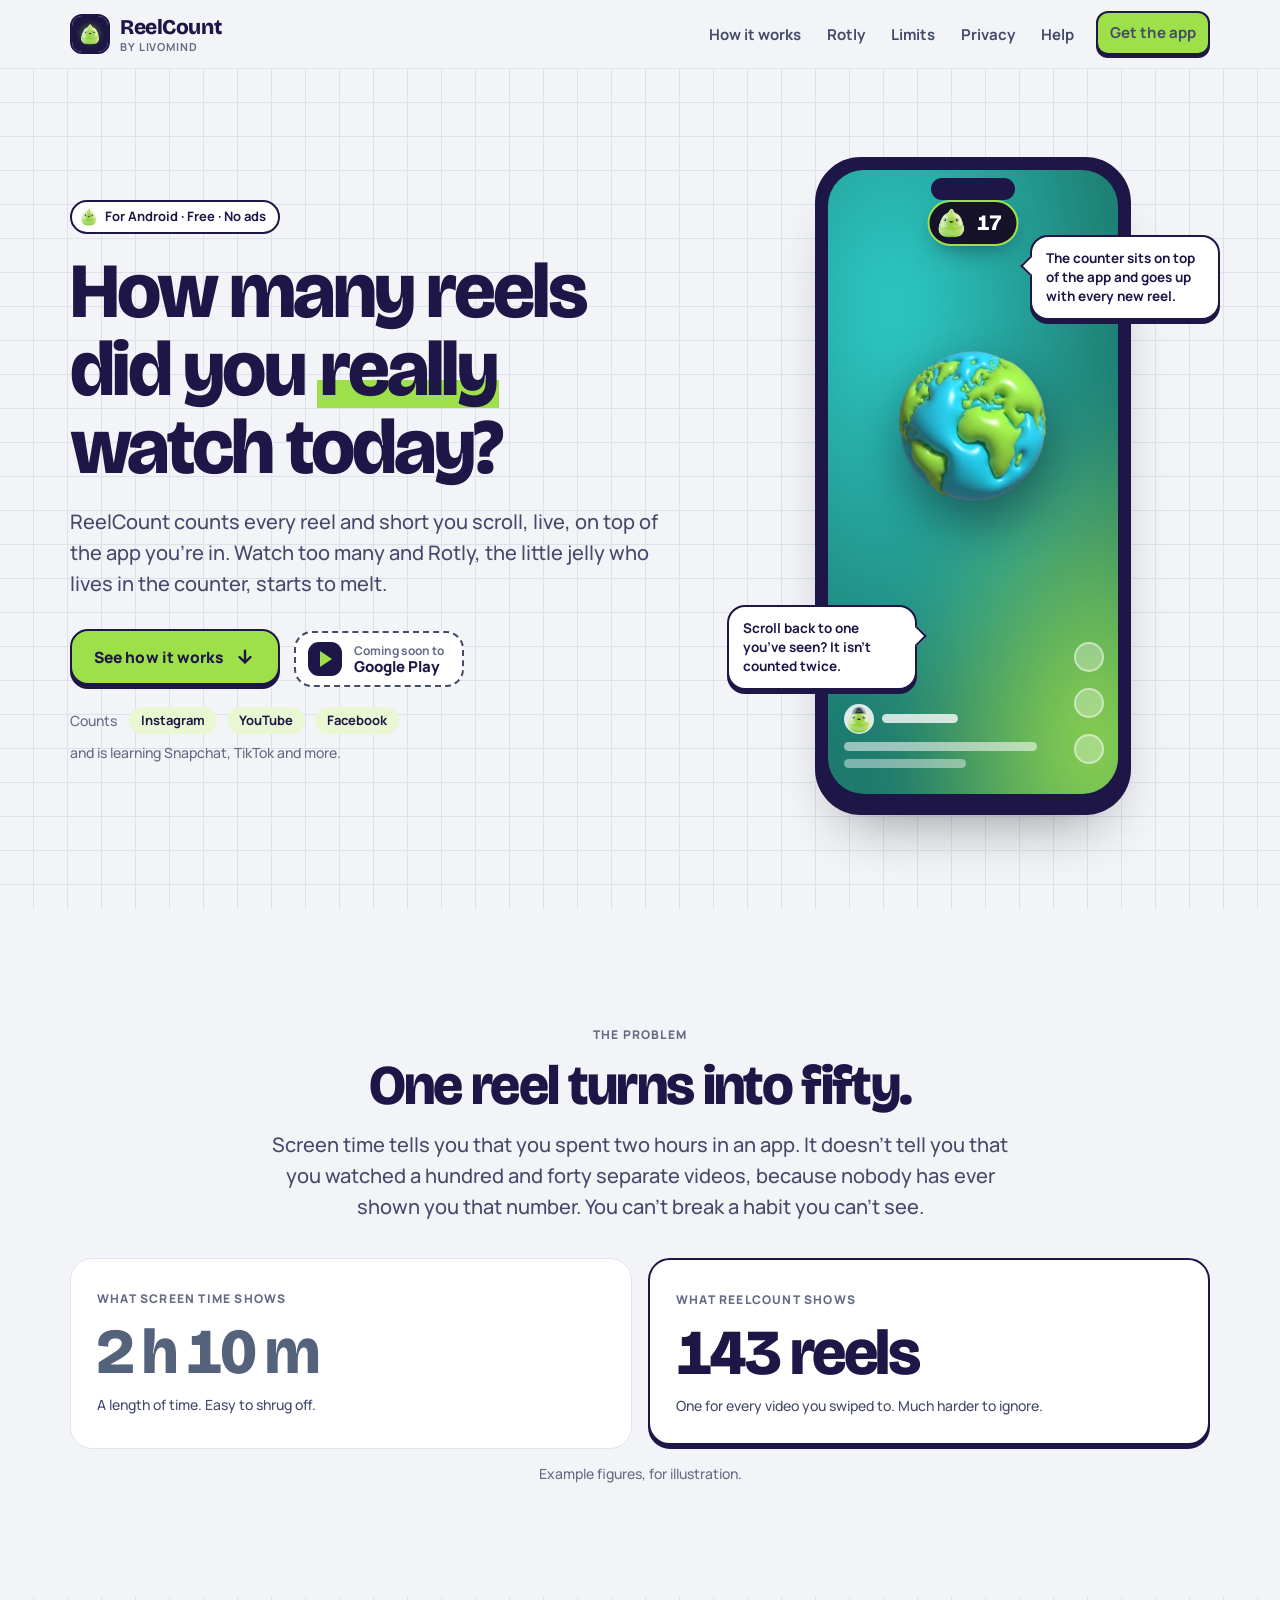
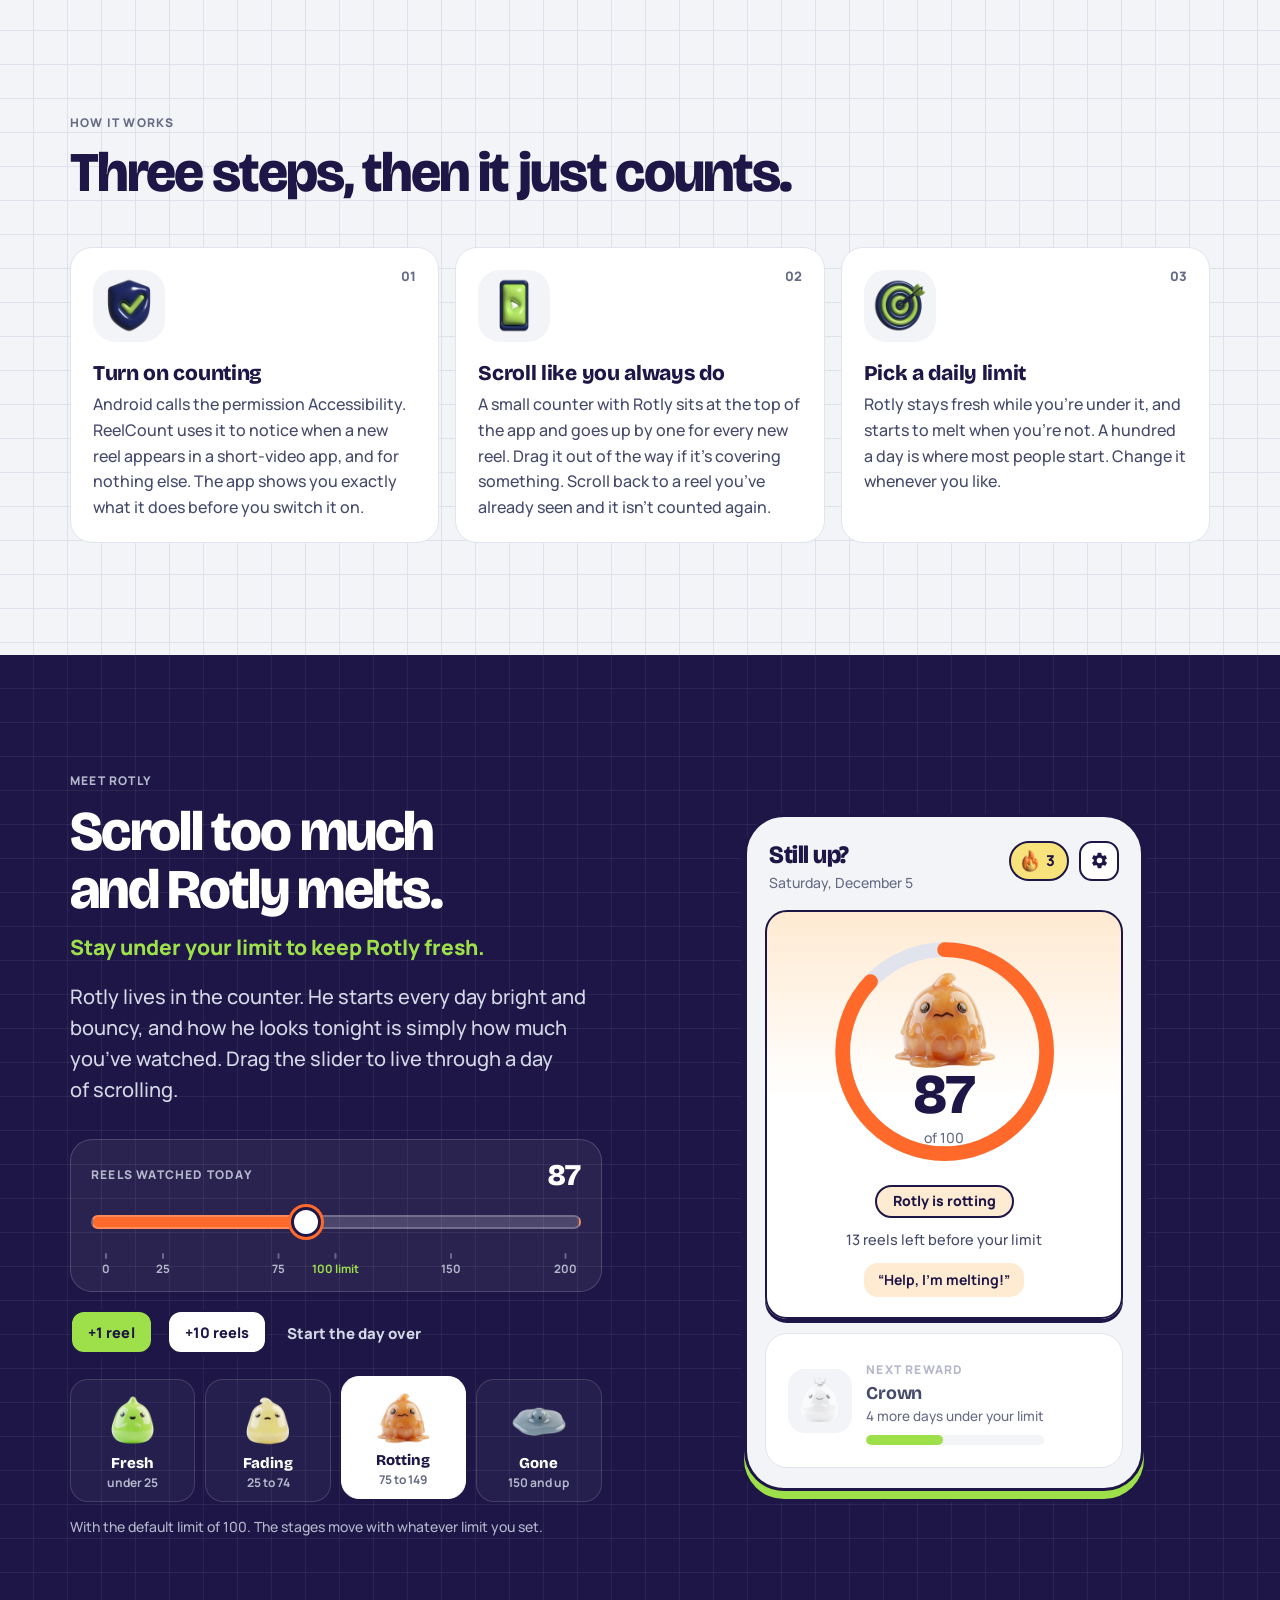
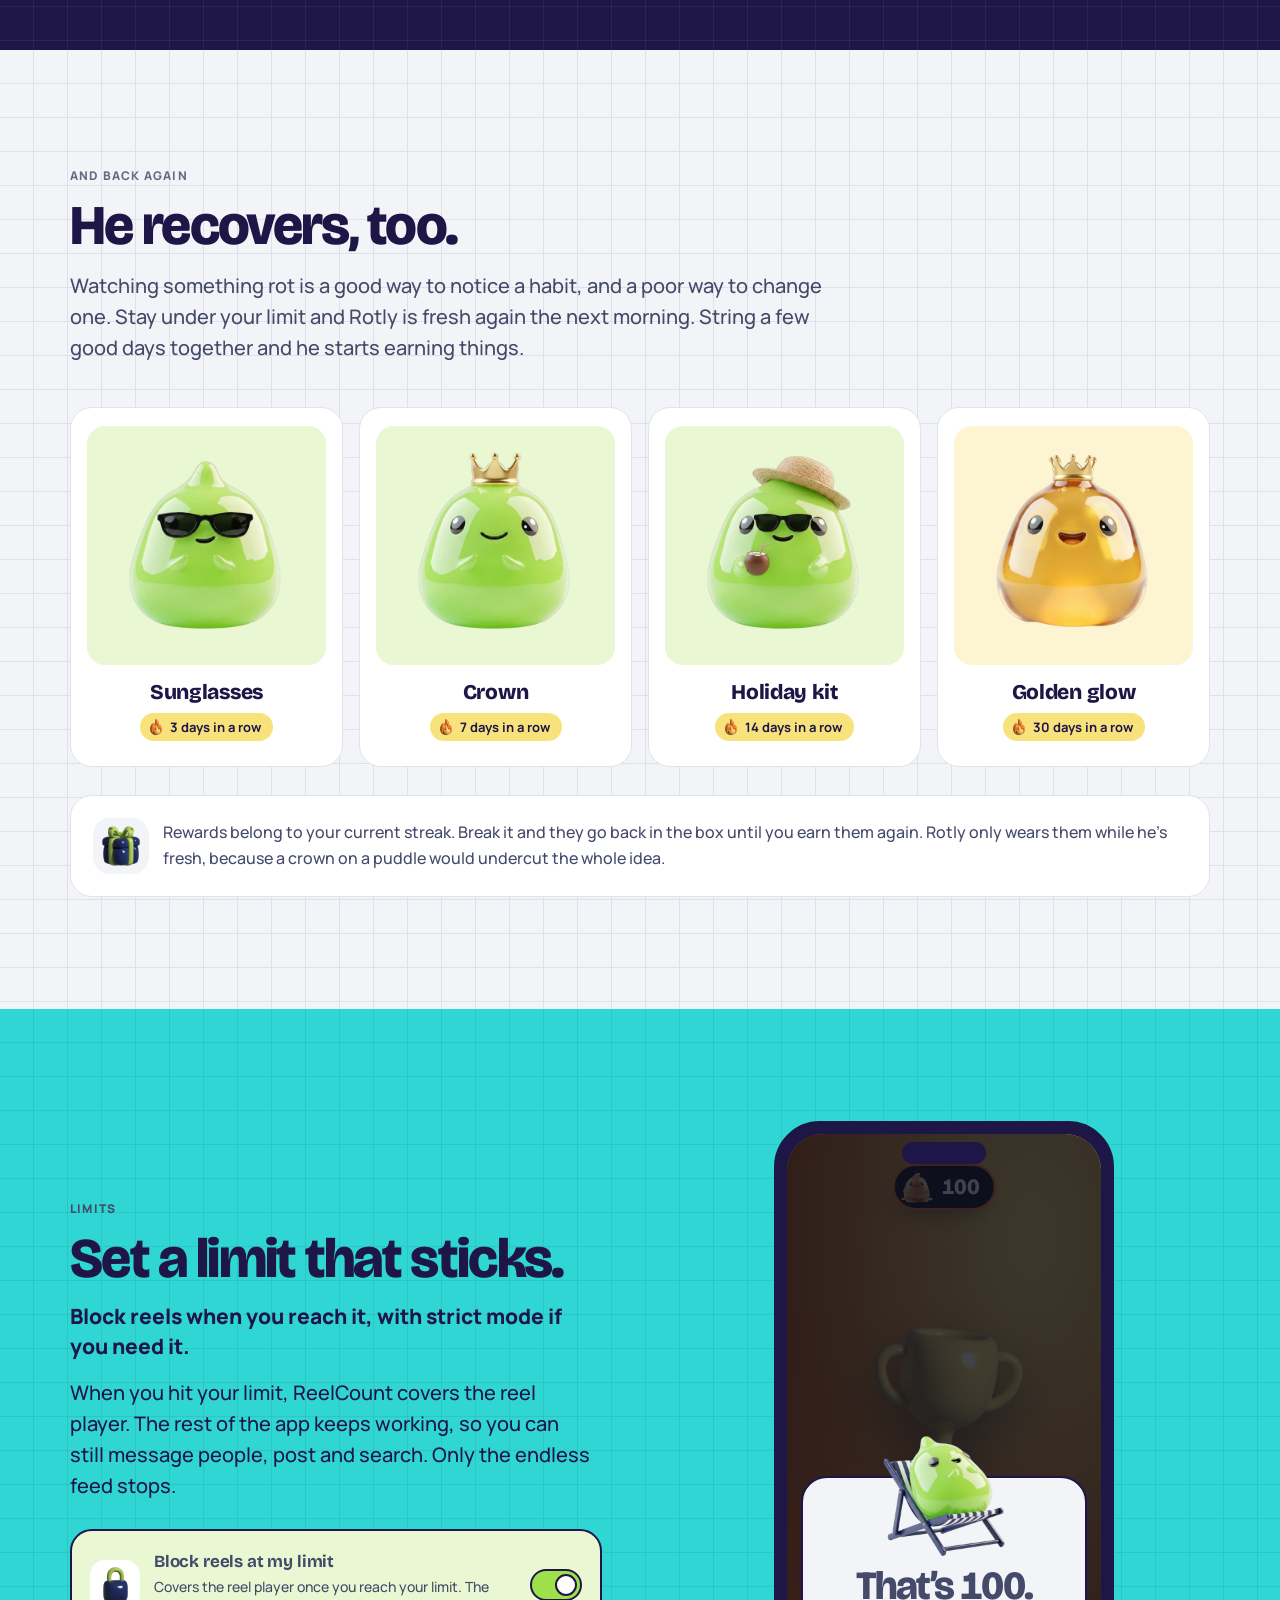
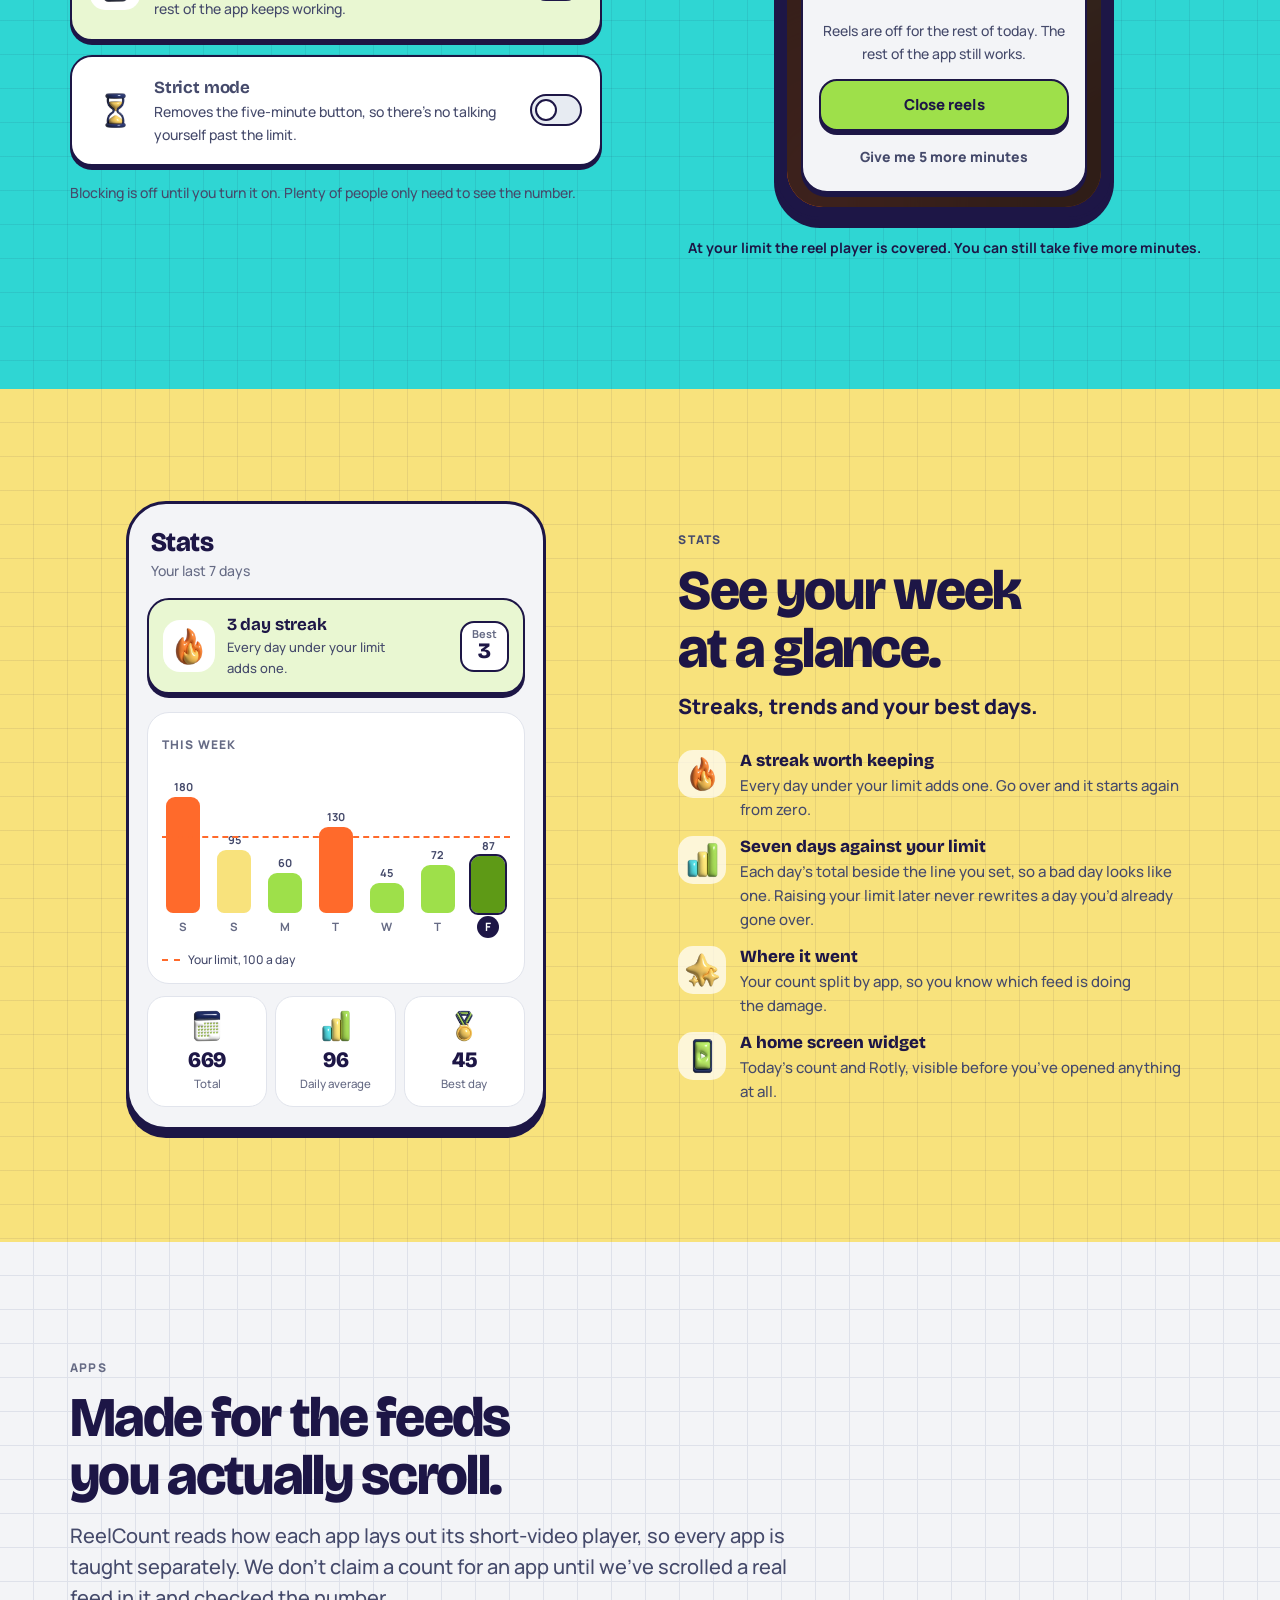
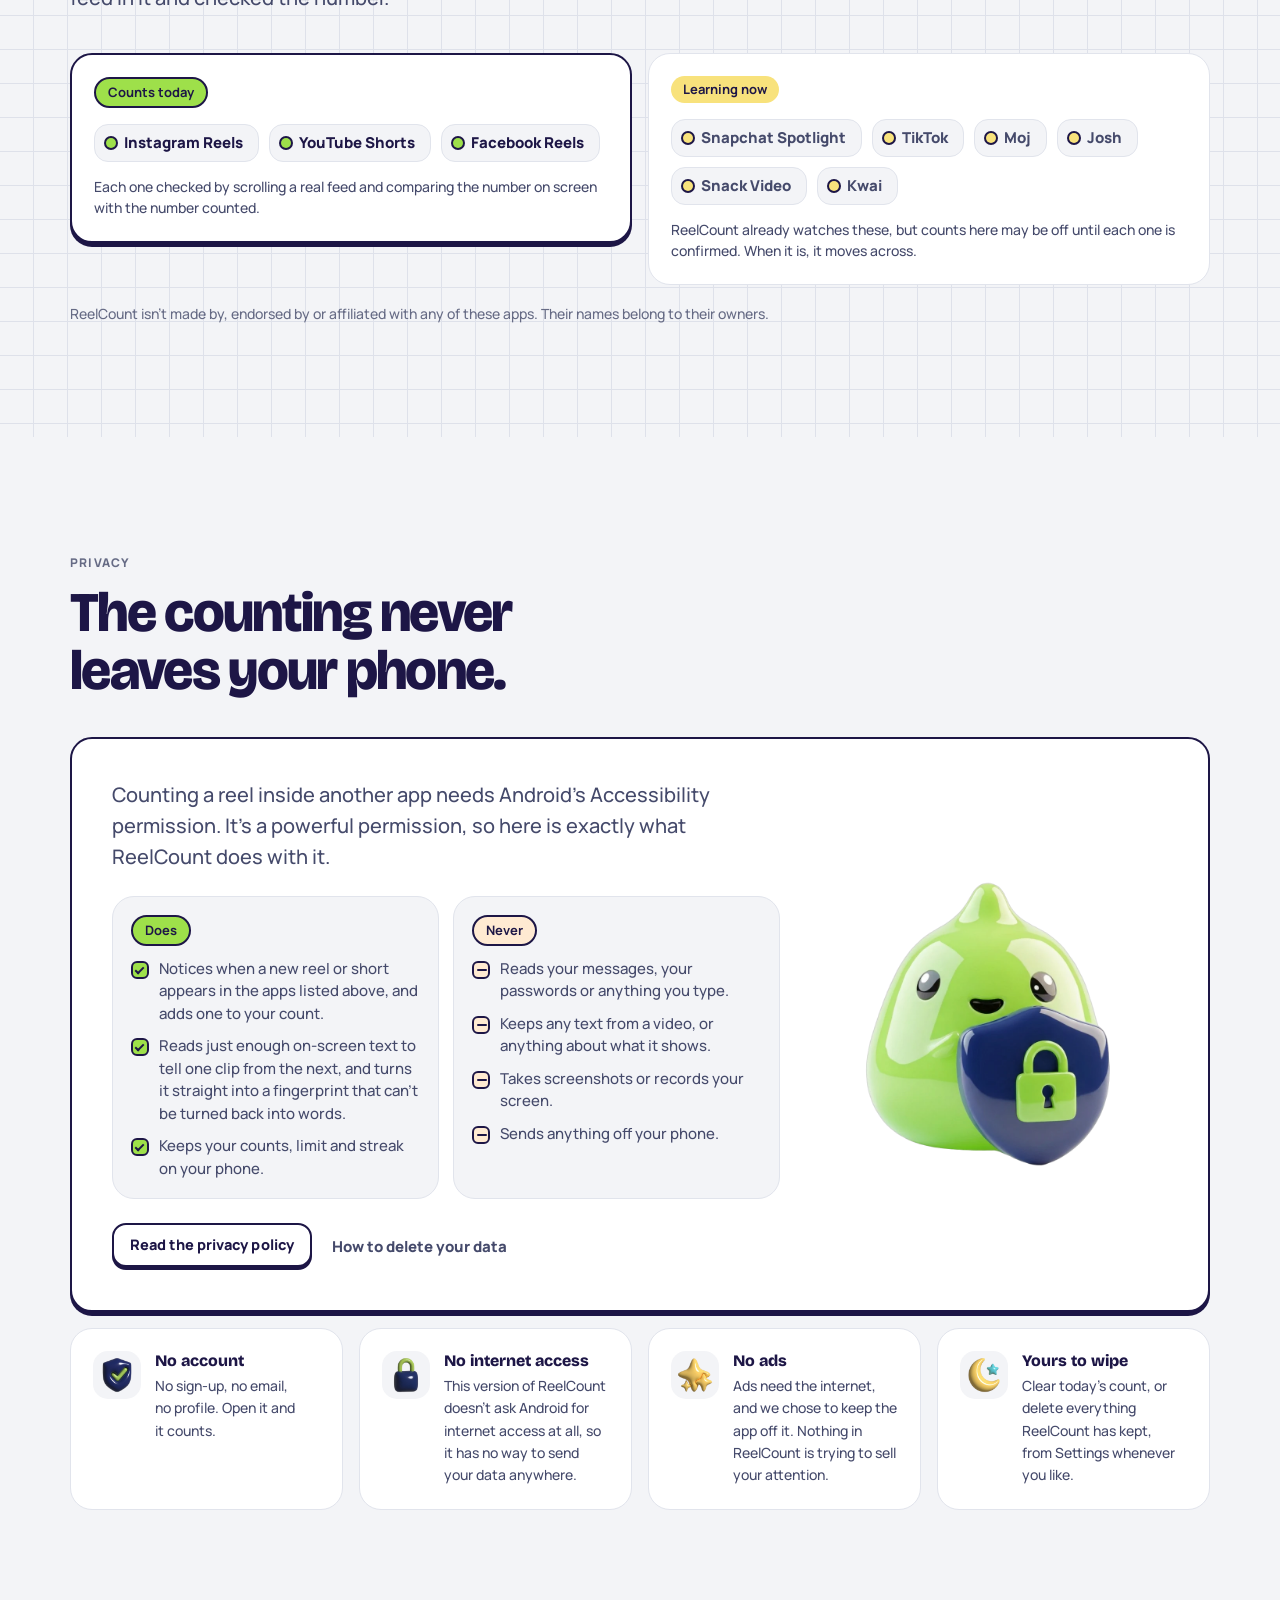
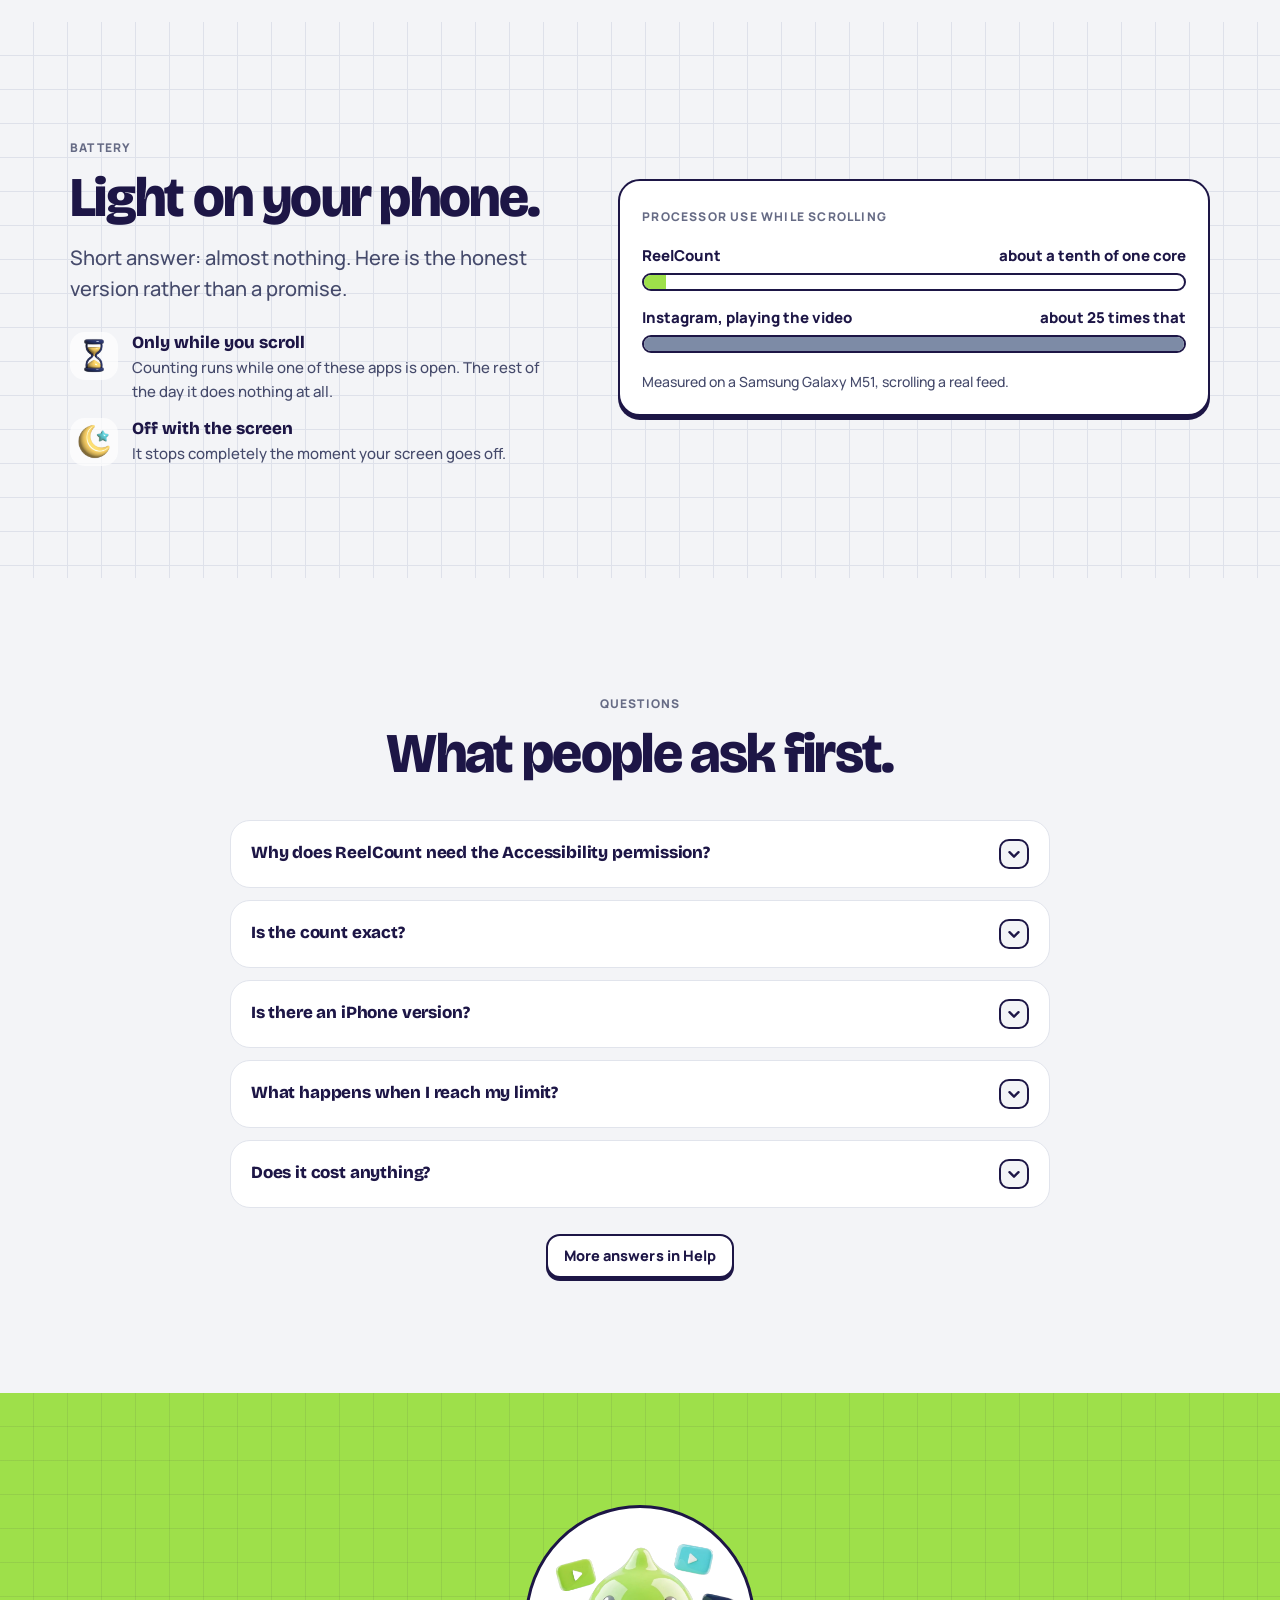
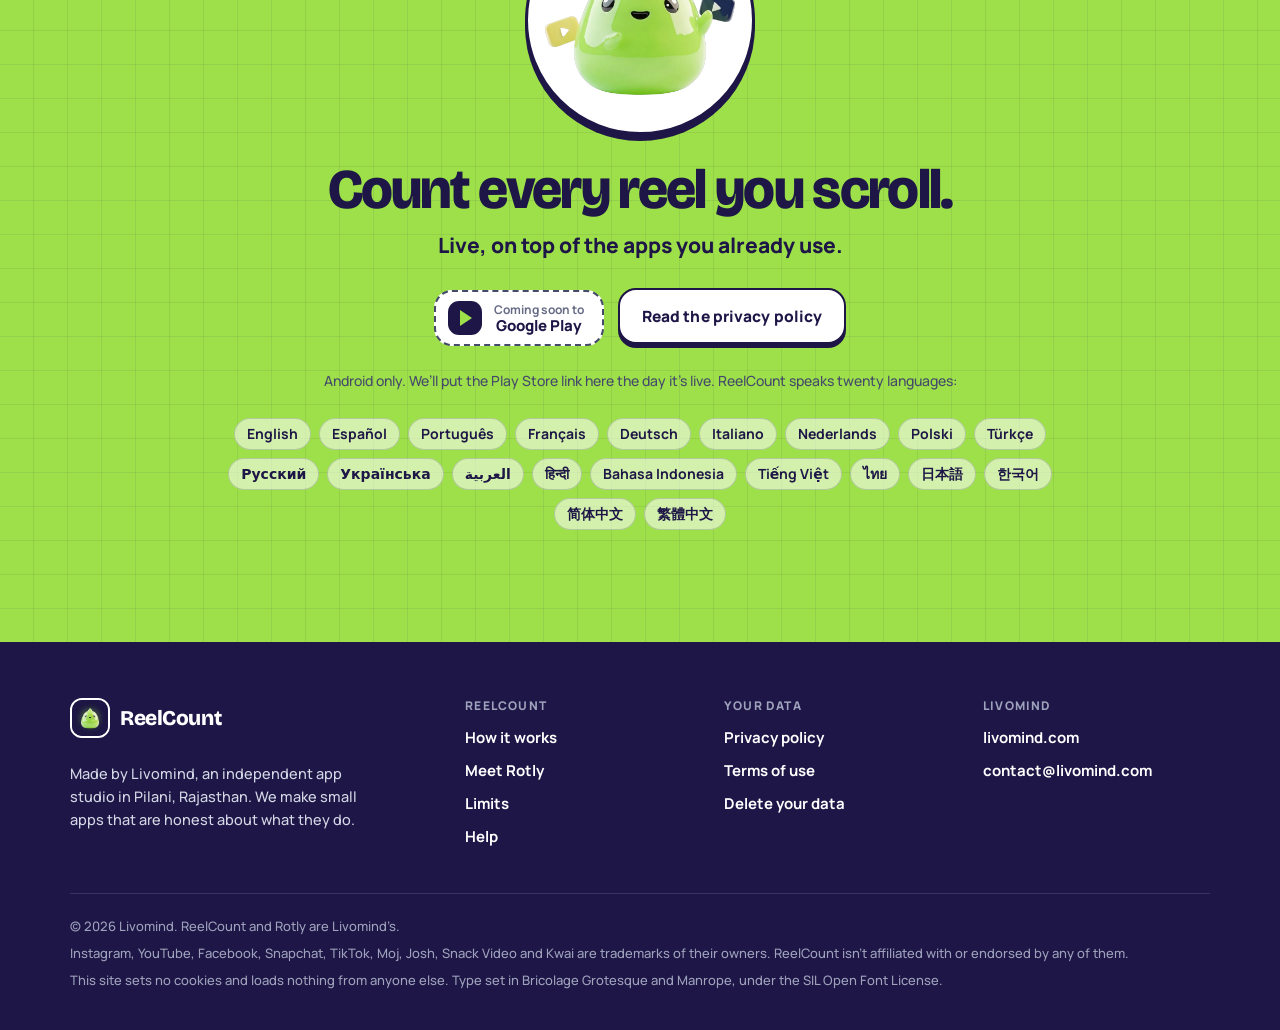
==== commit 236becc4: "Publish from ReelCount dce3780 plus uncommitted changes Co-Authored-By: Claude Opus 5.5 <noreply@ant" ====
--- a/index.html
+++ b/index.html
@@ -80,7 +80,7 @@
   <section class="hero grid-paper" aria-labelledby="hero-title">
     <div class="wrap hero-grid">
       <div>
-        <span class="pill pill--outlined"><img src="assets/img/rotly/fresh.webp" alt="" width="20" height="20">For Android · Free · No account</span>
+        <span class="pill pill--outlined"><img src="assets/img/rotly/fresh.webp" alt="" width="20" height="20">For Android · Free · No ads</span>
         <h1 id="hero-title">How many reels did you <span class="hl">really</span> watch today?</h1>
         <p class="lead">ReelCount counts every reel and short you scroll, live, on top of the app you’re in. Watch too many and Rotly, the little jelly who lives in the counter, starts to melt.</p>
         <div class="actions">
@@ -391,37 +391,6 @@
     </div>
   </section>
 
-  <!-- Battles -->
-  <section class="section band band--ink on-dark" id="battles" aria-labelledby="battles-title">
-    <div class="wrap battle-grid">
-      <div>
-        <div class="head">
-          <span class="label">Scroll Battles</span>
-          <span class="pill pill--solid-lime" style="margin-left:8px;vertical-align:2px">Coming soon</span>
-          <h2 id="battles-title">Battle your friends.</h2>
-          <p class="sub sub--lime">Fewest reels wins. Resets every midnight.</p>
-        </div>
-        <p class="lead" style="margin-top:16px">Add a friend and compare today’s counts. Whoever scrolled least is winning, and tomorrow everyone starts again from zero.</p>
-        <div class="card" style="margin-top:26px;background:rgba(255,255,255,.06);border-color:rgba(255,255,255,.16);color:#fff">
-          <p style="color:#D4D7E6">Battles need an account to connect friends, and that part isn’t switched on yet. The Battle tab is already in the app. When invites arrive, only the name you choose and your daily number will be shared, never what anyone watched. This page and the privacy policy will say so before it happens.</p>
-        </div>
-      </div>
-      <div class="board" role="img" aria-label="An example Scroll Battle board. Aarav is winning with 12 reels; you are third with 87.">
-        <p class="t" aria-hidden="true">Scroll Battle</p>
-        <p class="st" aria-hidden="true">Fewest reels wins. Resets at midnight.</p>
-        <p class="label" style="margin:16px 4px 0" aria-hidden="true">Today</p>
-        <ol aria-hidden="true">
-          <li><span class="rank"><img src="assets/img/icon/trophy.webp" alt="" width="256" height="256" loading="lazy"></span><span class="av"><img src="assets/img/avatar/cap.webp" alt="" width="256" height="256" loading="lazy"></span><span class="who"><b>Aarav</b><small>Winning</small></span><span class="score">12</span></li>
-          <li><span class="rank">2</span><span class="av"><img src="assets/img/avatar/headphones.webp" alt="" width="256" height="256" loading="lazy"></span><span class="who"><b>Lucía</b></span><span class="score">41</span></li>
-          <li class="you"><span class="rank">3</span><span class="av"><img src="assets/img/avatar/glasses.webp" alt="" width="256" height="256" loading="lazy"></span><span class="who"><b>You</b></span><span class="score">87</span></li>
-          <li><span class="rank">4</span><span class="av"><img src="assets/img/avatar/bowtie.webp" alt="" width="256" height="256" loading="lazy"></span><span class="who"><b>Kenji</b></span><span class="score">203</span></li>
-          <li><span class="rank">–</span><span class="av"><img src="assets/img/avatar/headband.webp" alt="" width="256" height="256" loading="lazy"></span><span class="who"><b>Amara</b><small>Not in yet</small></span><span class="score">–</span></li>
-        </ol>
-        <span class="btn btn--block btn--secondary invite" aria-hidden="true" aria-disabled="true">Invite a friend</span>
-        <p class="small center" style="margin-top:6px" aria-hidden="true">Inviting needs an account, which isn’t connected yet.</p>
-      </div>
-    </div>
-  </section>
 
   <!-- Apps -->
   <section class="section grid-paper" id="apps" aria-labelledby="apps-title">
@@ -497,7 +466,8 @@
       <div class="facts">
         <div class="card reveal"><span class="tile"><img src="assets/img/icon/shield.webp" alt="" width="256" height="256" loading="lazy"></span><div><b>No account</b><p>No sign-up, no email, no profile. Open it and it counts.</p></div></div>
         <div class="card reveal"><span class="tile"><img src="assets/img/icon/lock.webp" alt="" width="256" height="256" loading="lazy"></span><div><b>No internet access</b><p>This version of ReelCount doesn’t ask Android for internet access at all, so it has no way to send your data anywhere.</p></div></div>
-        <div class="card reveal"><span class="tile"><img src="assets/img/icon/moon.webp" alt="" width="256" height="256" loading="lazy"></span><div><b>Yours to wipe</b><p>Clear today’s count or delete every day you’ve counted, from Settings, whenever you like.</p></div></div>
+        <div class="card reveal"><span class="tile"><img src="assets/img/icon/sparkles.webp" alt="" width="256" height="256" loading="lazy"></span><div><b>No ads</b><p>Ads need the internet, and we chose to keep the app off it. Nothing in ReelCount is trying to sell your attention.</p></div></div>
+        <div class="card reveal"><span class="tile"><img src="assets/img/icon/moon.webp" alt="" width="256" height="256" loading="lazy"></span><div><b>Yours to wipe</b><p>Clear today’s count, or delete everything ReelCount has kept, from Settings whenever you like.</p></div></div>
       </div>
     </div>
   </section>
@@ -565,7 +535,7 @@
         </details>
         <details class="qa">
           <summary>Does it cost anything?</summary>
-          <div class="a"><p>ReelCount is free to download, and counting, Rotly, streaks, stats and the widget are free. There’s no account to make and no card to enter.</p></div>
+          <div class="a"><p>ReelCount is free to download, and counting, Rotly, streaks, stats and the widget are free. There’s no account to make, and there are no ads: ads need the internet, and we chose to keep ReelCount off it.</p></div>
         </details>
       </div>
       <p class="center" style="margin-top:26px"><a class="btn btn--secondary btn--sm" href="help/">More answers in Help</a></p>
--- a/assets/css/site.css
+++ b/assets/css/site.css
@@ -571,12 +571,14 @@
 .does-never .never li::before { background: var(--tang-soft); }
 .does-never .never li::after { content: ""; position: absolute; left: 5px; top: 11px; width: 10px; height: 2.5px; background: var(--ink); border-radius: 2px; }
 .does-never .does li::after { content: ""; position: absolute; left: 6px; top: 7px; width: 5px; height: 9px; border: solid var(--ink); border-width: 0 2.5px 2.5px 0; transform: rotate(45deg); }
-.facts { display: grid; grid-template-columns: repeat(3, minmax(0, 1fr)); gap: 16px; margin-top: 16px; }
+.facts { display: grid; grid-template-columns: repeat(4, minmax(0, 1fr)); gap: 16px; margin-top: 16px; }
+@media (max-width: 1060px) { .facts { grid-template-columns: repeat(2, minmax(0, 1fr)); } }
 .facts .card { display: flex; gap: 14px; align-items: flex-start; }
 .facts .tile { width: 48px; height: 48px; border-radius: 15px; }
 .facts b { display: block; font: 800 16px/1.3 var(--head); }
 .facts p { font-size: 14px; margin-top: 3px; }
-@media (max-width: 860px) { .privacy-card { grid-template-columns: 1fr; } .privacy-card .scene { order: -1; max-width: 220px; } .facts { grid-template-columns: 1fr; } }
+@media (max-width: 860px) { .privacy-card { grid-template-columns: 1fr; } .privacy-card .scene { order: -1; max-width: 220px; } }
+@media (max-width: 560px) { .facts { grid-template-columns: 1fr; } }
 @media (max-width: 560px) { .does-never { grid-template-columns: 1fr; } }
 
 /* ---------- Impact ---------- */
